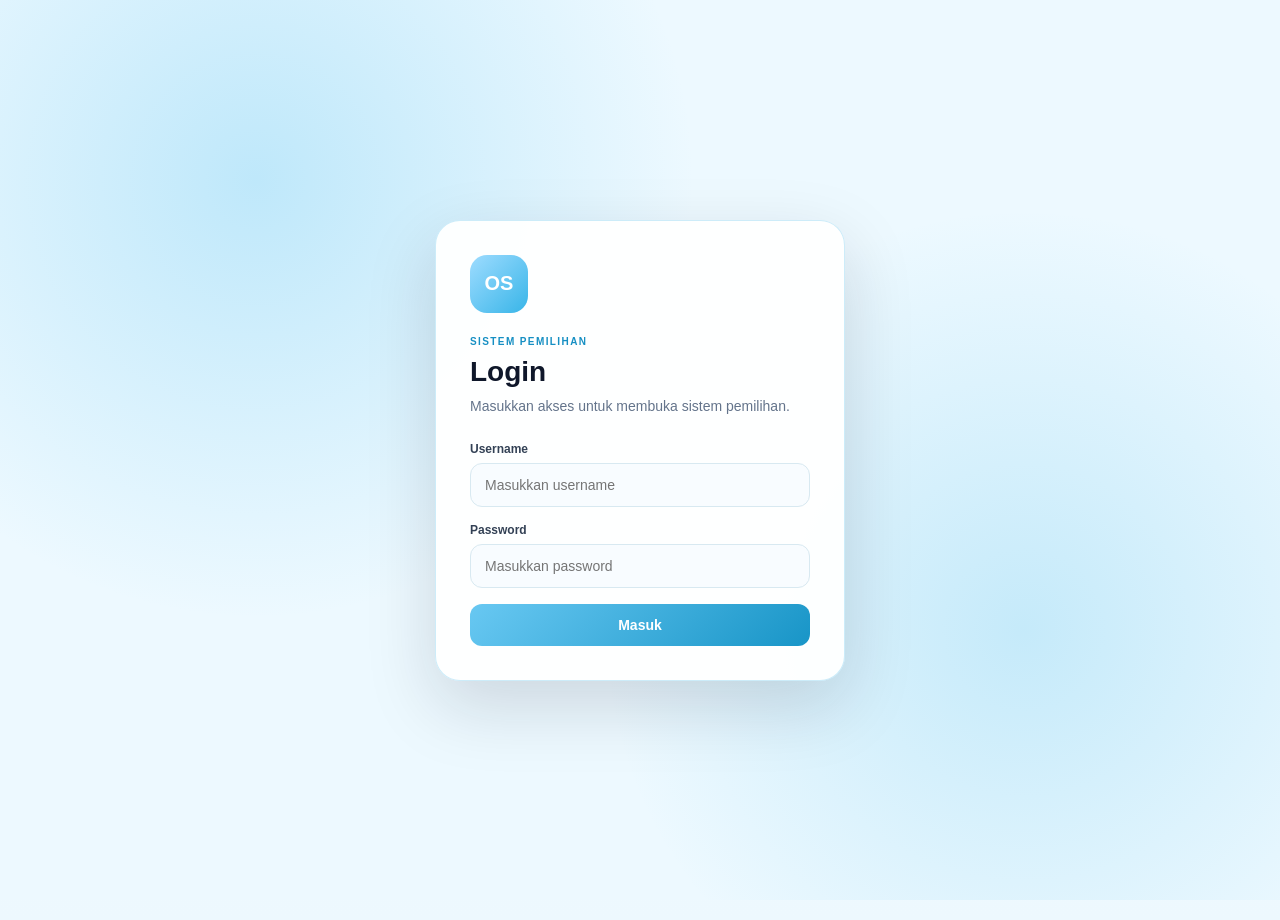
==== index.html @ d08bf7ae "Update index.html" ====
<!DOCTYPE html>
<html lang="id">
<head>
    <meta charset="UTF-8">
    <meta name="viewport" content="width=device-width, initial-scale=1.0">
    <title>Pemilihan Ketua dan Wakil Ketua OSIS</title>
    <link rel="stylesheet" href="style_animated.css">
</head>
<body>
    <div id="loginScreen" class="login-screen">

    <div class="login-card">

        <div class="login-logo">
            OS
        </div>

        <span class="login-label">
            SISTEM PEMILIHAN
        </span>

        <h2>
            Login
        </h2>

        <p>
            Masukkan akses untuk membuka sistem pemilihan.
        </p>


        <div class="login-input-group">

            <label>
                Username
            </label>

            <input
                type="text"
                id="loginUsername"
                placeholder="Masukkan username"
                autocomplete="off"
            >

        </div>


        <div class="login-input-group">

            <label>
                Password
            </label>

            <input
                type="password"
                id="loginPassword"
                placeholder="Masukkan password"
            >

        </div>


        <p
            id="loginError"
            class="login-error"
        ></p>


        <button
            id="loginButton"
            class="login-button"
            onclick="loginVoting()"
        >
            Masuk
        </button>

    </div>

</div>
    <header class="header page-enter page-enter-1">
        <div>
            <h1>Pemilihan Ketua dan Wakil Ketua OSIS</h1>
            <p>OSIS SMP Bodhi Dharma</p>
        </div>

        <a href="grafik.html" class="result-btn">Lihat Hasil</a>
    </header>

    <main class="container">
        <section class="hero page-enter page-enter-2">
            <span class="badge">PEMILIHAN OSIS 2026</span>
            <h2>Pilih Pasangan Calonmu</h2>
            <p>Klik seluruh bagian kartu untuk memilih pasangan calon.</p>
        </section>

        <section class="candidate-grid page-enter page-enter-3">

            <article
                class="candidate-card"
                onclick="vote(1)"
                onkeydown="if(event.key === 'Enter' || event.key === ' '){ event.preventDefault(); vote(1); }"
                role="button"
                tabindex="0"
                aria-label="Pilih Paslon 1"
            >
                <div class="candidate-number">01</div>

                <img
                    src="foto/paslon1.jpg"
                    alt="Paslon 1"
                    class="candidate-photo"
                >

                <div class="candidate-content">
                    <h3>Paslon 1</h3>
                    <p class="candidate-name">Nama Ketua &amp; Nama Wakil</p>
                    <p class="vision">"Visi dan misi pasangan calon 1"</p>
                    <div class="select-text">Klik untuk memilih</div>
                </div>
            </article>

            <article
                class="candidate-card"
                onclick="vote(2)"
                onkeydown="if(event.key === 'Enter' || event.key === ' '){ event.preventDefault(); vote(2); }"
                role="button"
                tabindex="0"
                aria-label="Pilih Paslon 2"
            >
                <div class="candidate-number">02</div>

                <img
                    src="foto/paslon2.jpg"
                    alt="Paslon 2"
                    class="candidate-photo"
                >

                <div class="candidate-content">
                    <h3>Paslon 2</h3>
                    <p class="candidate-name">Nama Ketua &amp; Nama Wakil</p>
                    <p class="vision">"Visi dan misi pasangan calon 2"</p>
                    <div class="select-text">Klik untuk memilih</div>
                </div>
            </article>

            <article
                class="candidate-card"
                onclick="vote(3)"
                onkeydown="if(event.key === 'Enter' || event.key === ' '){ event.preventDefault(); vote(3); }"
                role="button"
                tabindex="0"
                aria-label="Pilih Paslon 3"
            >
                <div class="candidate-number">03</div>

                <img
                    src="foto/paslon3.jpg"
                    alt="Paslon 3"
                    class="candidate-photo"
                >

                <div class="candidate-content">
                    <h3>Paslon 3</h3>
                    <p class="candidate-name">Nama Ketua &amp; Nama Wakil</p>
                    <p class="vision">"Visi dan misi pasangan calon 3"</p>
                    <div class="select-text">Klik untuk memilih</div>
                </div>
            </article>

            <article
                class="candidate-card"
                onclick="vote(4)"
                onkeydown="if(event.key === 'Enter' || event.key === ' '){ event.preventDefault(); vote(4); }"
                role="button"
                tabindex="0"
                aria-label="Pilih Paslon 4"
            >
                <div class="candidate-number">04</div>

                <img
                    src="foto/paslon4.jpg"
                    alt="Paslon 4"
                    class="candidate-photo"
                >

                <div class="candidate-content">
                    <h3>Paslon 4</h3>
                    <p class="candidate-name">Nama Ketua &amp; Nama Wakil</p>
                    <p class="vision">"Visi dan misi pasangan calon 4"</p>
                    <div class="select-text">Klik untuk memilih</div>
                </div>
            </article>

        </section>
    </main>

    <!-- KONFIRMASI PILIHAN -->
    <div id="confirmModal" class="modal">
        <div class="modal-box confirm-box">
            <div class="confirm-icon">?</div>
            <span class="modal-label">KONFIRMASI PILIHAN</span>
            <h2 id="confirmTitle">Pilih Paslon 1?</h2>
            <p>Pastikan pilihanmu sudah benar sebelum suara dikirim.</p>

            <div class="confirm-actions">
                <button type="button" class="cancel-btn" onclick="cancelCandidateVote()">Batal</button>
                <button type="button" class="confirm-btn" onclick="confirmCandidateVote()">Ya, Pilih</button>
            </div>
        </div>
    </div>

    <!-- COUNTDOWN -->
    <div id="countdownModal" class="modal countdown-modal">
        <div class="countdown-box">
            <span class="countdown-label">SUARA AKAN DIKIRIM</span>
            <div id="countdownNumber" class="countdown-number">3</div>
            <p id="countdownCandidate">Paslon 1</p>

            <div class="countdown-track">
                <div id="countdownProgress" class="countdown-progress"></div>
            </div>
        </div>
    </div>

    <!-- BERHASIL -->
    <div id="successModal" class="modal">
        <div class="modal-box success-box">
            <div class="success-icon">✓</div>
            <span class="modal-label">VOTING SELESAI</span>
            <h2>Suara Berhasil Dikirim</h2>
            <p>Terima kasih sudah menggunakan hak pilihmu.</p>
            <button type="button" class="done-btn" onclick="closeModal()">Selesai</button>
        </div>
    </div>

    <script src="app.js"></script>

    <script>
        let pendingPaslon = null;
        let countdownTimer = null;

        const originalVote = window.vote;

        window.vote = function (paslon) {
            if (document.body.classList.contains("vote-processing")) return;

            pendingPaslon = paslon;
            document.getElementById("confirmTitle").textContent = `Pilih Paslon ${paslon}?`;
            document.getElementById("confirmModal").classList.add("show");
            document.body.classList.add("modal-open");
        };

        function cancelCandidateVote() {
            pendingPaslon = null;
            document.getElementById("confirmModal").classList.remove("show");
            document.body.classList.remove("modal-open");
        }

        function confirmCandidateVote() {
            if (!pendingPaslon || typeof originalVote !== "function") return;

            const selectedPaslon = pendingPaslon;

            document.getElementById("confirmModal").classList.remove("show");
            document.getElementById("countdownCandidate").textContent = `Paslon ${selectedPaslon}`;

            document.body.classList.add("modal-open", "vote-processing");
            startVoteCountdown(selectedPaslon);
        }

        function startVoteCountdown(paslon) {
            const modal = document.getElementById("countdownModal");
            const number = document.getElementById("countdownNumber");
            const progress = document.getElementById("countdownProgress");

            let count = 3;

            modal.classList.add("show");
            number.textContent = count;
            restartCountdownAnimation(number);

            progress.classList.remove("run");
            requestAnimationFrame(() => {
                requestAnimationFrame(() => progress.classList.add("run"));
            });

            clearInterval(countdownTimer);

            countdownTimer = setInterval(() => {
                count--;

                if (count > 0) {
                    number.textContent = count;
                    restartCountdownAnimation(number);
                    return;
                }

                clearInterval(countdownTimer);

                number.textContent = "✓";
                number.classList.add("countdown-finish");

                setTimeout(() => {
                    modal.classList.remove("show");

                    const nativeConfirm = window.confirm;
                    window.confirm = () => true;

                    try {
                        originalVote(paslon);
                    } finally {
                        window.confirm = nativeConfirm;
                    }

                    pendingPaslon = null;

                    setTimeout(() => {
                        number.classList.remove("countdown-finish");
                        document.body.classList.remove("modal-open", "vote-processing");
                    }, 500);

                }, 450);

            }, 800);
        }

        function restartCountdownAnimation(element) {
            element.classList.remove("countdown-pop");
            void element.offsetWidth;
            element.classList.add("countdown-pop");
        }

        const originalCloseModal = window.closeModal;

        window.closeModal = function () {
            const modal = document.getElementById("successModal");
            modal.classList.add("closing");

            setTimeout(() => {
                if (typeof originalCloseModal === "function") {
                    originalCloseModal();
                } else {
                    modal.classList.remove("show");
                }

                modal.classList.remove("closing");
                document.body.classList.remove("modal-open", "vote-processing");
            }, 260);
        };
    </script>
</body>
</html>
---- style_animated.css ----
:root {
    --sky-50: #f6fcff;
    --sky-100: #eaf8ff;
    --sky-200: #d0efff;
    --sky-300: #9eddfb;
    --sky-400: #66c8f2;
    --sky-500: #38b5e8;
    --sky-600: #178fc2;
    --sky-700: #0b6d96;
    --ink: #0f172a;
    --ink-soft: #263244;
    --muted: #64748b;
    --white: #ffffff;
    --sky-border: rgba(56, 181, 232, 0.24);
    --shadow: 0 12px 34px rgba(15, 23, 42, 0.08);
    --shadow-hover: 0 22px 50px rgba(15, 23, 42, 0.15);
}

* {
    box-sizing: border-box;
    margin: 0;
    padding: 0;
}

html {
    scroll-behavior: smooth;
}

body {
    min-height: 100vh;
    font-family: Arial, Helvetica, sans-serif;
    color: var(--ink);
    background:
        radial-gradient(circle at 10% 8%, rgba(102, 200, 242, 0.20), transparent 30%),
        radial-gradient(circle at 90% 12%, rgba(15, 23, 42, 0.055), transparent 25%),
        linear-gradient(180deg, #fbfeff 0%, #edf8fe 100%);
}

.header {
    width: min(94%, 1240px);
    margin: 20px auto 0;
    padding: 18px 22px;
    display: flex;
    justify-content: space-between;
    align-items: center;
    gap: 18px;
    background: rgba(255, 255, 255, 0.95);
    border: 1px solid var(--sky-border);
    border-radius: 20px;
    box-shadow: var(--shadow);
}

.header h1 {
    font-size: 22px;
    line-height: 1.2;
    color: var(--ink);
}

.header p {
    margin-top: 5px;
    color: var(--muted);
    font-size: 13px;
}

.result-btn {
    text-decoration: none;
    color: #075985;
    background: linear-gradient(135deg, var(--sky-100), var(--sky-300));
    padding: 11px 18px;
    border: 1px solid rgba(56, 181, 232, 0.20);
    border-radius: 12px;
    font-size: 14px;
    font-weight: 700;
    transition: 0.2s ease;
    box-shadow: 0 8px 20px rgba(56, 181, 232, 0.16);
}

.result-btn:hover {
    color: white;
    background: linear-gradient(135deg, var(--sky-400), var(--sky-600));
    transform: translateY(-2px);
    box-shadow: 0 12px 24px rgba(56, 181, 232, 0.27);
}

.result-btn:active {
    transform: scale(0.97);
}

.container {
    width: min(92%, 1220px);
    margin: auto;
    padding: 52px 0 72px;
}

.hero {
    max-width: 760px;
    margin: 0 auto 42px;
    text-align: center;
}

.badge {
    display: inline-block;
    margin-bottom: 15px;
    padding: 8px 14px;
    border-radius: 999px;
    background: linear-gradient(135deg, var(--sky-100), var(--sky-200));
    border: 1px solid rgba(56, 181, 232, 0.15);
    color: var(--sky-700);
    font-size: 12px;
    font-weight: 800;
    letter-spacing: 0.55px;
}

.hero h2 {
    margin-bottom: 12px;
    color: #0c1728;
    font-size: clamp(30px, 4vw, 44px);
    line-height: 1.08;
    letter-spacing: -1px;
}

.hero p {
    max-width: 620px;
    margin: auto;
    color: var(--muted);
    font-size: 15px;
    line-height: 1.6;
}

.candidate-grid {
    display: grid;
    grid-template-columns: repeat(4, minmax(0, 1fr));
    gap: 22px;
}

.candidate-card {
    position: relative;
    overflow: hidden;
    padding: 16px;
    text-align: center;
    background: linear-gradient(180deg, #ffffff 0%, #f2fbff 100%);
    border: 1px solid var(--sky-border);
    border-radius: 24px;
    box-shadow: var(--shadow);
    cursor: pointer;
    user-select: none;
    outline: none;
    transition:
        transform 0.22s ease,
        box-shadow 0.22s ease,
        border-color 0.22s ease,
        background 0.22s ease;
}

.candidate-card::before {
    content: "";
    position: absolute;
    top: 0;
    left: 0;
    right: 0;
    height: 5px;
    background: linear-gradient(90deg, var(--sky-300), var(--sky-500), #111827);
}

.candidate-card:hover,
.candidate-card:focus-visible {
    transform: translateY(-8px);
    background: linear-gradient(180deg, #ffffff 0%, #eaf8ff 100%);
    border-color: rgba(56, 181, 232, 0.60);
    box-shadow: var(--shadow-hover);
}

.candidate-card:focus-visible {
    box-shadow:
        0 0 0 4px rgba(56, 181, 232, 0.18),
        var(--shadow-hover);
}

.candidate-card:active {
    transform: translateY(-2px) scale(0.975);
    box-shadow: 0 8px 20px rgba(15, 23, 42, 0.12);
}

.candidate-number {
    position: absolute;
    top: 28px;
    left: 28px;
    z-index: 2;
    min-width: 44px;
    height: 44px;
    padding: 0 10px;
    display: flex;
    align-items: center;
    justify-content: center;
    border-radius: 13px;
    background: rgba(15, 23, 42, 0.92);
    color: white;
    font-size: 13px;
    font-weight: 800;
    letter-spacing: 0.4px;
    box-shadow: 0 8px 20px rgba(15, 23, 42, 0.23);
}

.candidate-photo {
    width: 100%;
    aspect-ratio: 1 / 1;
    display: block;
    object-fit: cover;
    margin-bottom: 18px;
    border: 1px solid rgba(15, 23, 42, 0.07);
    border-radius: 18px;
    background: white;
    box-shadow: 0 10px 24px rgba(15, 23, 42, 0.08);
    transition: transform 0.28s ease, filter 0.28s ease;
}

.candidate-card:hover .candidate-photo,
.candidate-card:focus-visible .candidate-photo {
    transform: scale(1.018);
    filter: saturate(1.04) contrast(1.02);
}

.candidate-content {
    display: flex;
    flex-direction: column;
    height: calc(100% - 18px);
}

.candidate-card h3 {
    color: var(--ink);
    font-size: 22px;
    letter-spacing: -0.3px;
}

.candidate-name {
    margin-top: 6px;
    color: var(--sky-700);
    font-size: 14px;
    font-weight: 700;
}

.vision {
    min-height: 58px;
    margin: 14px 0 16px;
    padding: 12px;
    display: flex;
    align-items: center;
    justify-content: center;
    color: var(--ink-soft);
    background: rgba(208, 239, 255, 0.62);
    border: 1px solid rgba(56, 181, 232, 0.11);
    border-radius: 14px;
    font-size: 13px;
    line-height: 1.45;
    transition: 0.2s ease;
}

.select-text {
    width: 100%;
    margin-top: auto;
    padding: 13px 14px;
    border: 1px solid rgba(56, 181, 232, 0.25);
    border-radius: 14px;
    background: linear-gradient(135deg, var(--sky-100), var(--sky-200));
    color: #075985;
    font-size: 14px;
    font-weight: 800;
    transition:
        background 0.2s ease,
        color 0.2s ease,
        transform 0.2s ease,
        box-shadow 0.2s ease;
}

.candidate-card:hover .select-text,
.candidate-card:focus-visible .select-text {
    color: white;
    background: linear-gradient(135deg, var(--sky-400), var(--sky-600));
    transform: translateY(-2px);
    box-shadow: 0 10px 22px rgba(56, 181, 232, 0.28);
}

.candidate-card:hover .vision,
.candidate-card:focus-visible .vision {
    background: rgba(208, 239, 255, 0.86);
}

.modal {
    position: fixed;
    inset: 0;
    z-index: 999;
    display: none;
    align-items: center;
    justify-content: center;
    padding: 20px;
    background: rgba(3, 15, 29, 0.54);
    backdrop-filter: blur(7px);
}

.modal.show {
    display: flex;
}

.modal-box {
    width: 100%;
    max-width: 410px;
    padding: 32px;
    text-align: center;
    background: linear-gradient(180deg, #ffffff, #f2faff);
    border: 1px solid var(--sky-border);
    border-radius: 22px;
    box-shadow: 0 26px 70px rgba(15, 23, 42, 0.24);
}

.success-icon {
    width: 62px;
    height: 62px;
    margin: 0 auto 18px;
    display: flex;
    align-items: center;
    justify-content: center;
    border-radius: 18px;
    background: linear-gradient(135deg, var(--sky-200), var(--sky-400));
    color: #0c4a6e;
    font-size: 30px;
    font-weight: 900;
    box-shadow: 0 10px 24px rgba(56, 181, 232, 0.24);
}

.modal-box h2 {
    color: var(--ink);
}

.modal-box p {
    margin: 10px 0 24px;
    color: var(--muted);
    line-height: 1.55;
}

.modal-box button {
    width: 100%;
    padding: 13px 16px;
    border: none;
    border-radius: 12px;
    background: linear-gradient(135deg, var(--sky-400), var(--sky-600));
    color: white;
    font-size: 14px;
    font-weight: 800;
    cursor: pointer;
    transition: transform 0.2s ease, box-shadow 0.2s ease;
}

.modal-box button:hover {
    transform: translateY(-2px);
    box-shadow: 0 10px 22px rgba(56, 181, 232, 0.30);
}

.modal-box button:active {
    transform: scale(0.97);
}

/* HALAMAN GRAFIK */
.result-card {
    position: relative;
    overflow: hidden;
    padding: 28px;
    background: linear-gradient(180deg, #ffffff, #f3fbff);
    border: 1px solid var(--sky-border);
    border-radius: 22px;
    box-shadow: var(--shadow);
}

.result-card::before {
    content: "";
    position: absolute;
    inset: 0 0 auto 0;
    height: 5px;
    background: linear-gradient(90deg, var(--sky-300), var(--sky-500), #111827);
}

.vote-summary {
    display: grid;
    grid-template-columns: repeat(4, 1fr);
    gap: 18px;
    margin-top: 22px;
}

.summary-card {
    position: relative;
    overflow: hidden;
    padding: 21px;
    text-align: center;
    background: linear-gradient(180deg, #ffffff, #f1faff);
    border: 1px solid var(--sky-border);
    border-radius: 18px;
    box-shadow: 0 9px 25px rgba(15, 23, 42, 0.06);
    transition: transform 0.22s ease, box-shadow 0.22s ease;
}

.summary-card::after {
    content: "";
    position: absolute;
    left: 0;
    right: 0;
    bottom: 0;
    height: 4px;
    background: linear-gradient(90deg, var(--sky-300), var(--sky-500));
}

.summary-card:hover {
    transform: translateY(-4px);
    box-shadow: 0 14px 30px rgba(15, 23, 42, 0.10);
}

.summary-card span {
    display: block;
    color: var(--sky-700);
    font-size: 13px;
    font-weight: 700;
}

.summary-card strong {
    display: block;
    margin: 7px 0 4px;
    color: var(--ink);
    font-size: 38px;
    line-height: 1;
}

.summary-card small {
    color: var(--muted);
    font-size: 12px;
}

@media (max-width: 980px) {
    .candidate-grid {
        grid-template-columns: repeat(2, minmax(0, 1fr));
    }

    .vote-summary {
        grid-template-columns: repeat(2, 1fr);
    }
}

@media (max-width: 600px) {
    .header {
        width: 92%;
        margin-top: 14px;
        padding: 15px 16px;
        border-radius: 16px;
    }

    .header h1 {
        font-size: 16px;
    }

    .header p {
        font-size: 12px;
    }

    .result-btn {
        padding: 9px 12px;
        font-size: 12px;
    }

    .container {
        width: 92%;
        padding: 38px 0 55px;
    }

    .hero {
        margin-bottom: 30px;
    }

    .hero h2 {
        font-size: 30px;
    }

    .candidate-grid {
        grid-template-columns: 1fr;
        gap: 18px;
    }

    .candidate-card {
        padding: 14px;
        border-radius: 20px;
    }

    .candidate-number {
        top: 25px;
        left: 25px;
    }

    .candidate-photo {
        border-radius: 16px;
    }

    .vote-summary {
        grid-template-columns: repeat(2, 1fr);
        gap: 12px;
    }

    .result-card {
        padding: 18px 14px;
    }
}

/* =========================================================
   ANIMASI PEMBUKA
========================================================= */

.page-enter {
    opacity: 0;
    animation: pageReveal 0.7s cubic-bezier(.2,.8,.2,1) forwards;
}

.page-enter-1 { animation-delay: 0.05s; }
.page-enter-2 { animation-delay: 0.18s; }
.page-enter-3 { animation-delay: 0.32s; }

.candidate-card {
    animation: cardReveal 0.65s cubic-bezier(.2,.8,.2,1) both;
}

.candidate-card:nth-child(1) { animation-delay: 0.36s; }
.candidate-card:nth-child(2) { animation-delay: 0.44s; }
.candidate-card:nth-child(3) { animation-delay: 0.52s; }
.candidate-card:nth-child(4) { animation-delay: 0.60s; }

@keyframes pageReveal {
    from {
        opacity: 0;
        transform: translateY(18px);
    }
    to {
        opacity: 1;
        transform: translateY(0);
    }
}

@keyframes cardReveal {
    from {
        opacity: 0;
        transform: translateY(28px) scale(0.96);
        filter: blur(5px);
    }
    to {
        opacity: 1;
        transform: translateY(0) scale(1);
        filter: blur(0);
    }
}


/* =========================================================
   MODAL UI
========================================================= */

body.modal-open {
    overflow: hidden;
}

.modal {
    opacity: 0;
    visibility: hidden;
    pointer-events: none;
    transition: opacity 0.24s ease, visibility 0.24s ease;
}

.modal.show {
    display: flex;
    opacity: 1;
    visibility: visible;
    pointer-events: auto;
}

.modal.show .modal-box {
    animation: modalCardIn 0.38s cubic-bezier(.18,.89,.32,1.28) both;
}

.modal.closing {
    opacity: 0;
}

.modal.closing .modal-box {
    transform: translateY(12px) scale(0.95);
    opacity: 0;
}

.modal-box {
    position: relative;
    transition: transform 0.25s ease, opacity 0.25s ease;
}

.modal-label {
    display: inline-block;
    margin-bottom: 9px;
    color: var(--sky-700);
    font-size: 11px;
    font-weight: 900;
    letter-spacing: 1.15px;
}

@keyframes modalCardIn {
    from {
        opacity: 0;
        transform: translateY(24px) scale(0.90);
    }
    to {
        opacity: 1;
        transform: translateY(0) scale(1);
    }
}


/* =========================================================
   KONFIRMASI
========================================================= */

.confirm-box {
    max-width: 430px;
}

.confirm-icon {
    width: 64px;
    height: 64px;
    margin: 0 auto 17px;

    display: flex;
    align-items: center;
    justify-content: center;

    border-radius: 20px;

    background: linear-gradient(135deg, var(--sky-200), var(--sky-400));
    color: #075985;

    font-size: 30px;
    font-weight: 900;

    box-shadow: 0 10px 25px rgba(56, 181, 232, 0.23);
}

.confirm-actions {
    display: grid;
    grid-template-columns: 1fr 1fr;
    gap: 11px;
}

.confirm-actions button {
    width: 100%;
    padding: 13px 15px;

    border-radius: 13px;

    font-size: 14px;
    font-weight: 800;

    cursor: pointer;

    transition: transform 0.2s ease, box-shadow 0.2s ease, background 0.2s ease;
}

.cancel-btn {
    color: var(--ink-soft) !important;
    background: #f2f6f8 !important;
    border: 1px solid rgba(15, 23, 42, 0.09) !important;
}

.cancel-btn:hover {
    background: #e9eff3 !important;
    transform: translateY(-2px);
}

.confirm-btn {
    color: white !important;
    background: linear-gradient(135deg, var(--sky-400), var(--sky-600)) !important;
    border: 1px solid transparent !important;
    box-shadow: 0 8px 20px rgba(56, 181, 232, 0.24);
}

.confirm-btn:hover {
    transform: translateY(-2px);
    box-shadow: 0 11px 25px rgba(56, 181, 232, 0.32);
}


/* =========================================================
   COUNTDOWN
========================================================= */

.countdown-modal {
    background: rgba(3, 15, 29, 0.64);
}

.countdown-box {
    width: min(92vw, 390px);
    padding: 35px 30px 31px;
    text-align: center;

    background: linear-gradient(180deg, #ffffff, #eefaff);
    border: 1px solid rgba(102, 200, 242, 0.34);
    border-radius: 26px;

    box-shadow: 0 30px 85px rgba(15, 23, 42, 0.30);

    animation: countdownCardIn 0.38s cubic-bezier(.18,.89,.32,1.28) both;
}

.countdown-label {
    display: block;
    margin-bottom: 15px;

    color: var(--sky-700);

    font-size: 11px;
    font-weight: 900;
    letter-spacing: 1.25px;
}

.countdown-number {
    width: 112px;
    height: 112px;
    margin: 0 auto 14px;

    display: flex;
    align-items: center;
    justify-content: center;

    border-radius: 31px;

    color: white;
    background: linear-gradient(145deg, var(--sky-400), var(--sky-600), #182235);

    font-size: 54px;
    font-weight: 900;

    box-shadow: 0 16px 36px rgba(23, 143, 194, 0.31);
}

.countdown-number.countdown-pop {
    animation: countdownPop 0.52s cubic-bezier(.18,.89,.32,1.35);
}

.countdown-number.countdown-finish {
    background: linear-gradient(145deg, #8de0ff, var(--sky-500));
    animation: countdownFinish 0.48s cubic-bezier(.18,.89,.32,1.35);
}

.countdown-box p {
    margin-bottom: 21px;
    color: var(--ink);
    font-size: 17px;
    font-weight: 800;
}

.countdown-track {
    width: 100%;
    height: 7px;

    overflow: hidden;

    border-radius: 999px;

    background: rgba(56, 181, 232, 0.14);
}

.countdown-progress {
    width: 0;
    height: 100%;

    border-radius: inherit;

    background: linear-gradient(90deg, var(--sky-300), var(--sky-600), #172033);
}

.countdown-progress.run {
    animation: countdownProgress 2.85s linear forwards;
}

@keyframes countdownCardIn {
    from {
        opacity: 0;
        transform: translateY(22px) scale(0.88);
    }
    to {
        opacity: 1;
        transform: translateY(0) scale(1);
    }
}

@keyframes countdownPop {
    0% {
        transform: scale(0.72) rotate(-4deg);
        opacity: 0.35;
    }
    65% {
        transform: scale(1.10) rotate(1deg);
        opacity: 1;
    }
    100% {
        transform: scale(1) rotate(0);
    }
}

@keyframes countdownFinish {
    0% { transform: scale(0.7); }
    65% { transform: scale(1.12); }
    100% { transform: scale(1); }
}

@keyframes countdownProgress {
    from { width: 0; }
    to { width: 100%; }
}


/* =========================================================
   SUCCESS CARD
========================================================= */

.success-box {
    max-width: 420px;
}

.success-box .success-icon {
    animation: successIconIn 0.55s 0.12s cubic-bezier(.18,.89,.32,1.35) both;
}

@keyframes successIconIn {
    from {
        opacity: 0;
        transform: scale(0.45) rotate(-14deg);
    }
    to {
        opacity: 1;
        transform: scale(1) rotate(0);
    }
}


/* =========================================================
   MOBILE
========================================================= */

@media (max-width: 560px) {
    .confirm-actions {
        grid-template-columns: 1fr;
    }

    .countdown-number {
        width: 96px;
        height: 96px;
        border-radius: 27px;
        font-size: 46px;
    }
}


/* =========================================================
   REDUCED MOTION
========================================================= */

@media (prefers-reduced-motion: reduce) {
    .page-enter,
    .candidate-card,
    .modal.show .modal-box,
    .countdown-box,
    .countdown-number,
    .success-box .success-icon,
    .countdown-progress.run {
        animation: none !important;
    }

    .page-enter {
        opacity: 1;
    }
}

/* =========================
   LOGIN
========================= */

.login-screen {
    position: fixed;

    inset: 0;

    z-index: 99999;

    display: flex;
    align-items: center;
    justify-content: center;

    padding: 20px;

    background:
        radial-gradient(
            circle at 20% 20%,
            rgba(104, 200, 242, 0.35),
            transparent 35%
        ),
        radial-gradient(
            circle at 80% 70%,
            rgba(56, 181, 232, 0.22),
            transparent 35%
        ),
        #edf9ff;

    transition:
        opacity 0.5s ease,
        visibility 0.5s ease;
}


.login-screen.login-hide {

    opacity: 0;

    visibility: hidden;

    pointer-events: none;

}


.login-card {

    width: 100%;

    max-width: 410px;

    padding: 34px;

    background:
        rgba(255,255,255,0.95);

    border:
        1px solid
        rgba(56,181,232,0.25);

    border-radius: 25px;

    box-shadow:
        0 25px 70px
        rgba(15,23,42,0.15);

    animation:
        loginCardIn
        0.7s
        cubic-bezier(.16,1,.3,1);

}


@keyframes loginCardIn {

    from {

        opacity: 0;

        transform:
            translateY(30px)
            scale(0.93);

        filter: blur(8px);

    }

    to {

        opacity: 1;

        transform:
            translateY(0)
            scale(1);

        filter: blur(0);

    }

}


.login-logo {

    width: 58px;
    height: 58px;

    display: flex;
    align-items: center;
    justify-content: center;

    margin-bottom: 18px;

    border-radius: 17px;

    background:
        linear-gradient(
            135deg,
            #9edcff,
            #38b5e8
        );

    color: white;

    font-weight: 900;

    font-size: 20px;

}


.login-label {

    font-size: 10px;

    font-weight: 900;

    letter-spacing: 1.4px;

    color: #168fc3;

}


.login-card h2 {

    margin-top: 7px;

    font-size: 28px;

    color: #0f172a;

}


.login-card > p {

    margin-top: 8px;

    margin-bottom: 25px;

    color: #64748b;

    line-height: 1.5;

    font-size: 14px;

}


.login-input-group {

    margin-bottom: 16px;

}


.login-input-group label {

    display: block;

    margin-bottom: 7px;

    color: #334155;

    font-size: 12px;

    font-weight: 700;

}


.login-input-group input {

    width: 100%;

    padding: 13px 14px;

    outline: none;

    border:
        1px solid
        #d8e9f1;

    border-radius: 12px;

    background:
        #f8fcff;

    color: #0f172a;

    font-size: 14px;

    transition: 0.2s;

}


.login-input-group input:focus {

    border-color:
        #38b5e8;

    background:
        white;

    box-shadow:
        0 0 0 4px
        rgba(56,181,232,0.10);

}


.login-error {

    display: none;

    margin:
        -4px 0 14px !important;

    padding: 10px 12px;

    border-radius: 10px;

    background:
        #fff0f0;

    color:
        #c53939 !important;

    font-size:
        12px !important;

}


.login-error.show {

    display: block;

}


.login-button {

    width: 100%;

    padding: 13px;

    border: none;

    border-radius: 12px;

    background:
        linear-gradient(
            135deg,
            #68c8f2,
            #1895c7
        );

    color: white;

    font-size: 14px;

    font-weight: 800;

    cursor: pointer;

    transition: 0.2s;

}


.login-button:hover {

    transform:
        translateY(-2px);

    box-shadow:
        0 10px 25px
        rgba(56,181,232,0.28);

}


.login-button:disabled {

    opacity: 0.6;

    cursor: wait;

}
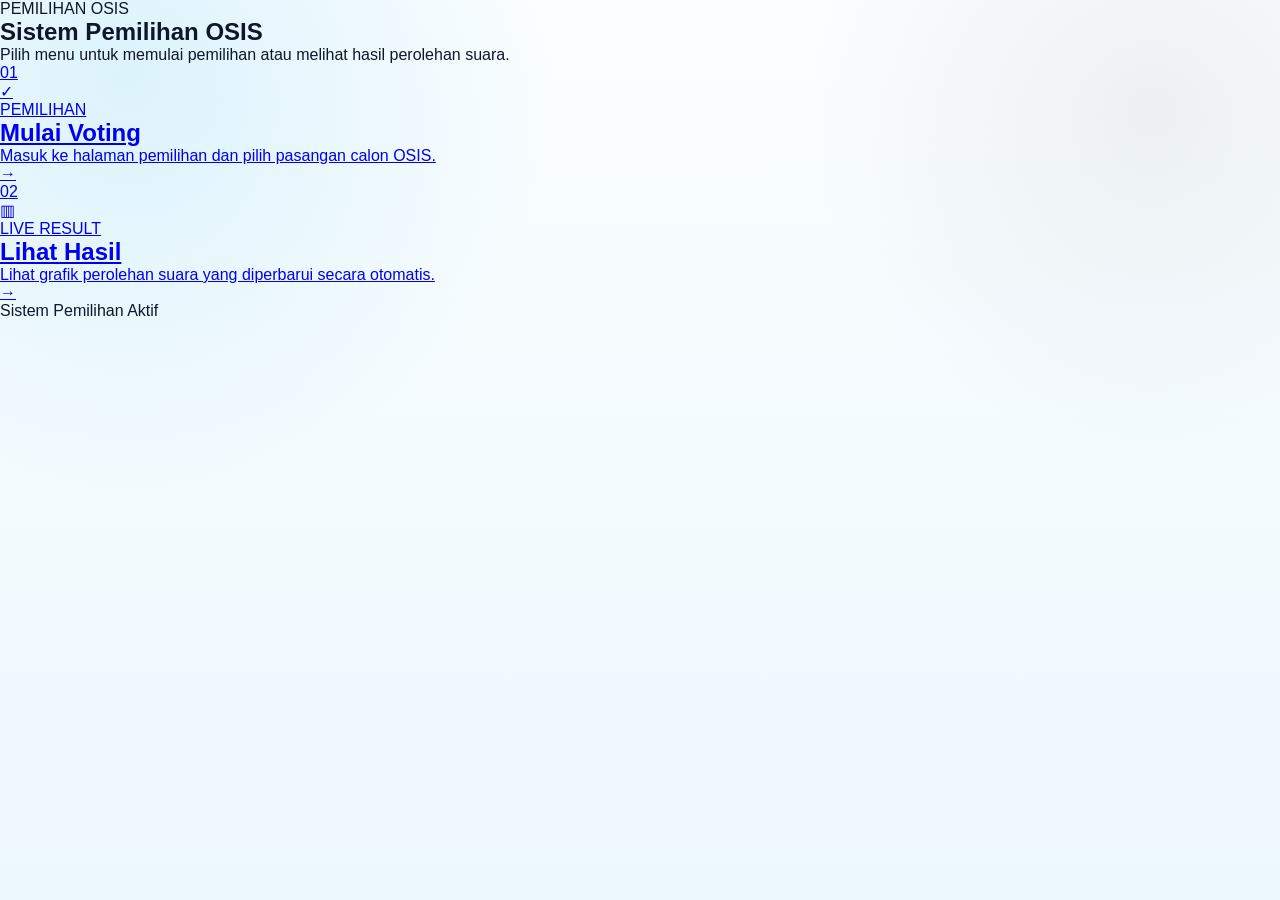
==== commit 3368024d: "Rename ii.html to index.html" ====
--- a/index.html
+++ b/index.html
@@ -1,351 +1,153 @@
 <!DOCTYPE html>
 <html lang="id">
+
 <head>
+
     <meta charset="UTF-8">
-    <meta name="viewport" content="width=device-width, initial-scale=1.0">
-    <title>Pemilihan Ketua dan Wakil Ketua OSIS</title>
-    <link rel="stylesheet" href="style_animated.css">
+
+    <meta
+        name="viewport"
+        content="width=device-width, initial-scale=1.0"
+    >
+
+    <title>Pemilihan OSIS</title>
+
+    <link
+        rel="stylesheet"
+        href="style.css"
+    >
+
 </head>
-<body>
-    <div id="loginScreen" class="login-screen">
-
-    <div class="login-card">
-
-        <div class="login-logo">
-            OS
-        </div>
-
-        <span class="login-label">
-            SISTEM PEMILIHAN
-        </span>
-
-        <h2>
-            Login
-        </h2>
-
-        <p>
-            Masukkan akses untuk membuka sistem pemilihan.
-        </p>
 
 
-        <div class="login-input-group">
+<body class="menu-page">
 
-            <label>
-                Username
-            </label>
+    <div class="menu-background">
 
-            <input
-                type="text"
-                id="loginUsername"
-                placeholder="Masukkan username"
-                autocomplete="off"
+        <div class="menu-orb menu-orb-1"></div>
+        <div class="menu-orb menu-orb-2"></div>
+
+    </div>
+
+
+    <main class="menu-container">
+
+        <section class="menu-hero">
+
+            <span class="menu-badge">
+                PEMILIHAN OSIS
+            </span>
+
+            <h1>
+                Sistem Pemilihan
+                <span>OSIS</span>
+            </h1>
+
+            <p>
+                Pilih menu untuk memulai pemilihan
+                atau melihat hasil perolehan suara.
+            </p>
+
+        </section>
+
+
+        <section class="menu-grid">
+
+
+            <!-- VOTING -->
+
+            <a
+                href="Card.html"
+                class="menu-card"
             >
+
+                <div class="menu-card-number">
+                    01
+                </div>
+
+                <div class="menu-icon">
+                    ✓
+                </div>
+
+                <div class="menu-card-content">
+
+                    <span>
+                        PEMILIHAN
+                    </span>
+
+                    <h2>
+                        Mulai Voting
+                    </h2>
+
+                    <p>
+                        Masuk ke halaman pemilihan
+                        dan pilih pasangan calon OSIS.
+                    </p>
+
+                </div>
+
+
+                <div class="menu-arrow">
+                    →
+                </div>
+
+            </a>
+
+
+
+            <!-- HASIL -->
+
+            <a
+                href="grafik.html"
+                class="menu-card"
+            >
+
+                <div class="menu-card-number">
+                    02
+                </div>
+
+                <div class="menu-icon">
+                    ▥
+                </div>
+
+                <div class="menu-card-content">
+
+                    <span>
+                        LIVE RESULT
+                    </span>
+
+                    <h2>
+                        Lihat Hasil
+                    </h2>
+
+                    <p>
+                        Lihat grafik perolehan suara
+                        yang diperbarui secara otomatis.
+                    </p>
+
+                </div>
+
+
+                <div class="menu-arrow">
+                    →
+                </div>
+
+            </a>
+
+
+        </section>
+
+
+        <div class="menu-status">
+
+            <span class="menu-status-dot"></span>
+
+            Sistem Pemilihan Aktif
 
         </div>
 
-
-        <div class="login-input-group">
-
-            <label>
-                Password
-            </label>
-
-            <input
-                type="password"
-                id="loginPassword"
-                placeholder="Masukkan password"
-            >
-
-        </div>
-
-
-        <p
-            id="loginError"
-            class="login-error"
-        ></p>
-
-
-        <button
-            id="loginButton"
-            class="login-button"
-            onclick="loginVoting()"
-        >
-            Masuk
-        </button>
-
-    </div>
-
-</div>
-    <header class="header page-enter page-enter-1">
-        <div>
-            <h1>Pemilihan Ketua dan Wakil Ketua OSIS</h1>
-            <p>OSIS SMP Bodhi Dharma</p>
-        </div>
-
-        <a href="grafik.html" class="result-btn">Lihat Hasil</a>
-    </header>
-
-    <main class="container">
-        <section class="hero page-enter page-enter-2">
-            <span class="badge">PEMILIHAN OSIS 2026</span>
-            <h2>Pilih Pasangan Calonmu</h2>
-            <p>Klik seluruh bagian kartu untuk memilih pasangan calon.</p>
-        </section>
-
-        <section class="candidate-grid page-enter page-enter-3">
-
-            <article
-                class="candidate-card"
-                onclick="vote(1)"
-                onkeydown="if(event.key === 'Enter' || event.key === ' '){ event.preventDefault(); vote(1); }"
-                role="button"
-                tabindex="0"
-                aria-label="Pilih Paslon 1"
-            >
-                <div class="candidate-number">01</div>
-
-                <img
-                    src="foto/paslon1.jpg"
-                    alt="Paslon 1"
-                    class="candidate-photo"
-                >
-
-                <div class="candidate-content">
-                    <h3>Paslon 1</h3>
-                    <p class="candidate-name">Nama Ketua &amp; Nama Wakil</p>
-                    <p class="vision">"Visi dan misi pasangan calon 1"</p>
-                    <div class="select-text">Klik untuk memilih</div>
-                </div>
-            </article>
-
-            <article
-                class="candidate-card"
-                onclick="vote(2)"
-                onkeydown="if(event.key === 'Enter' || event.key === ' '){ event.preventDefault(); vote(2); }"
-                role="button"
-                tabindex="0"
-                aria-label="Pilih Paslon 2"
-            >
-                <div class="candidate-number">02</div>
-
-                <img
-                    src="foto/paslon2.jpg"
-                    alt="Paslon 2"
-                    class="candidate-photo"
-                >
-
-                <div class="candidate-content">
-                    <h3>Paslon 2</h3>
-                    <p class="candidate-name">Nama Ketua &amp; Nama Wakil</p>
-                    <p class="vision">"Visi dan misi pasangan calon 2"</p>
-                    <div class="select-text">Klik untuk memilih</div>
-                </div>
-            </article>
-
-            <article
-                class="candidate-card"
-                onclick="vote(3)"
-                onkeydown="if(event.key === 'Enter' || event.key === ' '){ event.preventDefault(); vote(3); }"
-                role="button"
-                tabindex="0"
-                aria-label="Pilih Paslon 3"
-            >
-                <div class="candidate-number">03</div>
-
-                <img
-                    src="foto/paslon3.jpg"
-                    alt="Paslon 3"
-                    class="candidate-photo"
-                >
-
-                <div class="candidate-content">
-                    <h3>Paslon 3</h3>
-                    <p class="candidate-name">Nama Ketua &amp; Nama Wakil</p>
-                    <p class="vision">"Visi dan misi pasangan calon 3"</p>
-                    <div class="select-text">Klik untuk memilih</div>
-                </div>
-            </article>
-
-            <article
-                class="candidate-card"
-                onclick="vote(4)"
-                onkeydown="if(event.key === 'Enter' || event.key === ' '){ event.preventDefault(); vote(4); }"
-                role="button"
-                tabindex="0"
-                aria-label="Pilih Paslon 4"
-            >
-                <div class="candidate-number">04</div>
-
-                <img
-                    src="foto/paslon4.jpg"
-                    alt="Paslon 4"
-                    class="candidate-photo"
-                >
-
-                <div class="candidate-content">
-                    <h3>Paslon 4</h3>
-                    <p class="candidate-name">Nama Ketua &amp; Nama Wakil</p>
-                    <p class="vision">"Visi dan misi pasangan calon 4"</p>
-                    <div class="select-text">Klik untuk memilih</div>
-                </div>
-            </article>
-
-        </section>
     </main>
 
-    <!-- KONFIRMASI PILIHAN -->
-    <div id="confirmModal" class="modal">
-        <div class="modal-box confirm-box">
-            <div class="confirm-icon">?</div>
-            <span class="modal-label">KONFIRMASI PILIHAN</span>
-            <h2 id="confirmTitle">Pilih Paslon 1?</h2>
-            <p>Pastikan pilihanmu sudah benar sebelum suara dikirim.</p>
+</body>
 
-            <div class="confirm-actions">
-                <button type="button" class="cancel-btn" onclick="cancelCandidateVote()">Batal</button>
-                <button type="button" class="confirm-btn" onclick="confirmCandidateVote()">Ya, Pilih</button>
-            </div>
-        </div>
-    </div>
-
-    <!-- COUNTDOWN -->
-    <div id="countdownModal" class="modal countdown-modal">
-        <div class="countdown-box">
-            <span class="countdown-label">SUARA AKAN DIKIRIM</span>
-            <div id="countdownNumber" class="countdown-number">3</div>
-            <p id="countdownCandidate">Paslon 1</p>
-
-            <div class="countdown-track">
-                <div id="countdownProgress" class="countdown-progress"></div>
-            </div>
-        </div>
-    </div>
-
-    <!-- BERHASIL -->
-    <div id="successModal" class="modal">
-        <div class="modal-box success-box">
-            <div class="success-icon">✓</div>
-            <span class="modal-label">VOTING SELESAI</span>
-            <h2>Suara Berhasil Dikirim</h2>
-            <p>Terima kasih sudah menggunakan hak pilihmu.</p>
-            <button type="button" class="done-btn" onclick="closeModal()">Selesai</button>
-        </div>
-    </div>
-
-    <script src="app.js"></script>
-
-    <script>
-        let pendingPaslon = null;
-        let countdownTimer = null;
-
-        const originalVote = window.vote;
-
-        window.vote = function (paslon) {
-            if (document.body.classList.contains("vote-processing")) return;
-
-            pendingPaslon = paslon;
-            document.getElementById("confirmTitle").textContent = `Pilih Paslon ${paslon}?`;
-            document.getElementById("confirmModal").classList.add("show");
-            document.body.classList.add("modal-open");
-        };
-
-        function cancelCandidateVote() {
-            pendingPaslon = null;
-            document.getElementById("confirmModal").classList.remove("show");
-            document.body.classList.remove("modal-open");
-        }
-
-        function confirmCandidateVote() {
-            if (!pendingPaslon || typeof originalVote !== "function") return;
-
-            const selectedPaslon = pendingPaslon;
-
-            document.getElementById("confirmModal").classList.remove("show");
-            document.getElementById("countdownCandidate").textContent = `Paslon ${selectedPaslon}`;
-
-            document.body.classList.add("modal-open", "vote-processing");
-            startVoteCountdown(selectedPaslon);
-        }
-
-        function startVoteCountdown(paslon) {
-            const modal = document.getElementById("countdownModal");
-            const number = document.getElementById("countdownNumber");
-            const progress = document.getElementById("countdownProgress");
-
-            let count = 3;
-
-            modal.classList.add("show");
-            number.textContent = count;
-            restartCountdownAnimation(number);
-
-            progress.classList.remove("run");
-            requestAnimationFrame(() => {
-                requestAnimationFrame(() => progress.classList.add("run"));
-            });
-
-            clearInterval(countdownTimer);
-
-            countdownTimer = setInterval(() => {
-                count--;
-
-                if (count > 0) {
-                    number.textContent = count;
-                    restartCountdownAnimation(number);
-                    return;
-                }
-
-                clearInterval(countdownTimer);
-
-                number.textContent = "✓";
-                number.classList.add("countdown-finish");
-
-                setTimeout(() => {
-                    modal.classList.remove("show");
-
-                    const nativeConfirm = window.confirm;
-                    window.confirm = () => true;
-
-                    try {
-                        originalVote(paslon);
-                    } finally {
-                        window.confirm = nativeConfirm;
-                    }
-
-                    pendingPaslon = null;
-
-                    setTimeout(() => {
-                        number.classList.remove("countdown-finish");
-                        document.body.classList.remove("modal-open", "vote-processing");
-                    }, 500);
-
-                }, 450);
-
-            }, 800);
-        }
-
-        function restartCountdownAnimation(element) {
-            element.classList.remove("countdown-pop");
-            void element.offsetWidth;
-            element.classList.add("countdown-pop");
-        }
-
-        const originalCloseModal = window.closeModal;
-
-        window.closeModal = function () {
-            const modal = document.getElementById("successModal");
-            modal.classList.add("closing");
-
-            setTimeout(() => {
-                if (typeof originalCloseModal === "function") {
-                    originalCloseModal();
-                } else {
-                    modal.classList.remove("show");
-                }
-
-                modal.classList.remove("closing");
-                document.body.classList.remove("modal-open", "vote-processing");
-            }, 260);
-        };
-    </script>
-</body>
 </html>
--- a/style.css
+++ b/style.css
@@ -0,0 +1,1321 @@
+:root {
+    --sky-50: #f6fcff;
+    --sky-100: #eaf8ff;
+    --sky-200: #d0efff;
+    --sky-300: #9eddfb;
+    --sky-400: #66c8f2;
+    --sky-500: #38b5e8;
+    --sky-600: #178fc2;
+    --sky-700: #0b6d96;
+    --ink: #0f172a;
+    --ink-soft: #263244;
+    --muted: #64748b;
+    --white: #ffffff;
+    --sky-border: rgba(56, 181, 232, 0.24);
+    --shadow: 0 12px 34px rgba(15, 23, 42, 0.08);
+    --shadow-hover: 0 22px 50px rgba(15, 23, 42, 0.15);
+}
+
+* {
+    box-sizing: border-box;
+    margin: 0;
+    padding: 0;
+}
+
+html {
+    scroll-behavior: smooth;
+}
+
+body {
+    min-height: 100vh;
+    font-family: Arial, Helvetica, sans-serif;
+    color: var(--ink);
+    background:
+        radial-gradient(circle at 10% 8%, rgba(102, 200, 242, 0.20), transparent 30%),
+        radial-gradient(circle at 90% 12%, rgba(15, 23, 42, 0.055), transparent 25%),
+        linear-gradient(180deg, #fbfeff 0%, #edf8fe 100%);
+}
+
+.header {
+    width: min(94%, 1240px);
+    margin: 20px auto 0;
+    padding: 18px 22px;
+    display: flex;
+    justify-content: space-between;
+    align-items: center;
+    gap: 18px;
+    background: rgba(255, 255, 255, 0.95);
+    border: 1px solid var(--sky-border);
+    border-radius: 20px;
+    box-shadow: var(--shadow);
+}
+
+.header h1 {
+    font-size: 22px;
+    line-height: 1.2;
+    color: var(--ink);
+}
+
+.header p {
+    margin-top: 5px;
+    color: var(--muted);
+    font-size: 13px;
+}
+
+.result-btn {
+    text-decoration: none;
+    color: #075985;
+    background: linear-gradient(135deg, var(--sky-100), var(--sky-300));
+    padding: 11px 18px;
+    border: 1px solid rgba(56, 181, 232, 0.20);
+    border-radius: 12px;
+    font-size: 14px;
+    font-weight: 700;
+    transition: 0.2s ease;
+    box-shadow: 0 8px 20px rgba(56, 181, 232, 0.16);
+}
+
+.result-btn:hover {
+    color: white;
+    background: linear-gradient(135deg, var(--sky-400), var(--sky-600));
+    transform: translateY(-2px);
+    box-shadow: 0 12px 24px rgba(56, 181, 232, 0.27);
+}
+
+.result-btn:active {
+    transform: scale(0.97);
+}
+
+.container {
+    width: min(92%, 1220px);
+    margin: auto;
+    padding: 52px 0 72px;
+}
+
+.hero {
+    max-width: 760px;
+    margin: 0 auto 42px;
+    text-align: center;
+}
+
+.badge {
+    display: inline-block;
+    margin-bottom: 15px;
+    padding: 8px 14px;
+    border-radius: 999px;
+    background: linear-gradient(135deg, var(--sky-100), var(--sky-200));
+    border: 1px solid rgba(56, 181, 232, 0.15);
+    color: var(--sky-700);
+    font-size: 12px;
+    font-weight: 800;
+    letter-spacing: 0.55px;
+}
+
+.hero h2 {
+    margin-bottom: 12px;
+    color: #0c1728;
+    font-size: clamp(30px, 4vw, 44px);
+    line-height: 1.08;
+    letter-spacing: -1px;
+}
+
+.hero p {
+    max-width: 620px;
+    margin: auto;
+    color: var(--muted);
+    font-size: 15px;
+    line-height: 1.6;
+}
+
+.candidate-grid {
+    display: grid;
+    grid-template-columns: repeat(4, minmax(0, 1fr));
+    gap: 22px;
+}
+
+.candidate-card {
+    position: relative;
+    overflow: hidden;
+    padding: 16px;
+    text-align: center;
+    background: linear-gradient(180deg, #ffffff 0%, #f2fbff 100%);
+    border: 1px solid var(--sky-border);
+    border-radius: 24px;
+    box-shadow: var(--shadow);
+    cursor: pointer;
+    user-select: none;
+    outline: none;
+    transition:
+        transform 0.22s ease,
+        box-shadow 0.22s ease,
+        border-color 0.22s ease,
+        background 0.22s ease;
+}
+
+.candidate-card::before {
+    content: "";
+    position: absolute;
+    top: 0;
+    left: 0;
+    right: 0;
+    height: 5px;
+    background: linear-gradient(90deg, var(--sky-300), var(--sky-500), #111827);
+}
+
+.candidate-card:hover,
+.candidate-card:focus-visible {
+    transform: translateY(-8px);
+    background: linear-gradient(180deg, #ffffff 0%, #eaf8ff 100%);
+    border-color: rgba(56, 181, 232, 0.60);
+    box-shadow: var(--shadow-hover);
+}
+
+.candidate-card:focus-visible {
+    box-shadow:
+        0 0 0 4px rgba(56, 181, 232, 0.18),
+        var(--shadow-hover);
+}
+
+.candidate-card:active {
+    transform: translateY(-2px) scale(0.975);
+    box-shadow: 0 8px 20px rgba(15, 23, 42, 0.12);
+}
+
+.candidate-number {
+    position: absolute;
+    top: 28px;
+    left: 28px;
+    z-index: 2;
+    min-width: 44px;
+    height: 44px;
+    padding: 0 10px;
+    display: flex;
+    align-items: center;
+    justify-content: center;
+    border-radius: 13px;
+    background: rgba(15, 23, 42, 0.92);
+    color: white;
+    font-size: 13px;
+    font-weight: 800;
+    letter-spacing: 0.4px;
+    box-shadow: 0 8px 20px rgba(15, 23, 42, 0.23);
+}
+
+.candidate-photo {
+    width: 100%;
+    aspect-ratio: 1 / 1;
+    display: block;
+    object-fit: cover;
+    margin-bottom: 18px;
+    border: 1px solid rgba(15, 23, 42, 0.07);
+    border-radius: 18px;
+    background: white;
+    box-shadow: 0 10px 24px rgba(15, 23, 42, 0.08);
+    transition: transform 0.28s ease, filter 0.28s ease;
+}
+
+.candidate-card:hover .candidate-photo,
+.candidate-card:focus-visible .candidate-photo {
+    transform: scale(1.018);
+    filter: saturate(1.04) contrast(1.02);
+}
+
+.candidate-content {
+    display: flex;
+    flex-direction: column;
+    height: calc(100% - 18px);
+}
+
+.candidate-card h3 {
+    color: var(--ink);
+    font-size: 22px;
+    letter-spacing: -0.3px;
+}
+
+.candidate-name {
+    margin-top: 6px;
+    color: var(--sky-700);
+    font-size: 14px;
+    font-weight: 700;
+}
+
+.vision {
+    min-height: 58px;
+    margin: 14px 0 16px;
+    padding: 12px;
+    display: flex;
+    align-items: center;
+    justify-content: center;
+    color: var(--ink-soft);
+    background: rgba(208, 239, 255, 0.62);
+    border: 1px solid rgba(56, 181, 232, 0.11);
+    border-radius: 14px;
+    font-size: 13px;
+    line-height: 1.45;
+    transition: 0.2s ease;
+}
+
+.select-text {
+    width: 100%;
+    margin-top: auto;
+    padding: 13px 14px;
+    border: 1px solid rgba(56, 181, 232, 0.25);
+    border-radius: 14px;
+    background: linear-gradient(135deg, var(--sky-100), var(--sky-200));
+    color: #075985;
+    font-size: 14px;
+    font-weight: 800;
+    transition:
+        background 0.2s ease,
+        color 0.2s ease,
+        transform 0.2s ease,
+        box-shadow 0.2s ease;
+}
+
+.candidate-card:hover .select-text,
+.candidate-card:focus-visible .select-text {
+    color: white;
+    background: linear-gradient(135deg, var(--sky-400), var(--sky-600));
+    transform: translateY(-2px);
+    box-shadow: 0 10px 22px rgba(56, 181, 232, 0.28);
+}
+
+.candidate-card:hover .vision,
+.candidate-card:focus-visible .vision {
+    background: rgba(208, 239, 255, 0.86);
+}
+
+.modal {
+    position: fixed;
+    inset: 0;
+    z-index: 999;
+    display: none;
+    align-items: center;
+    justify-content: center;
+    padding: 20px;
+    background: rgba(3, 15, 29, 0.54);
+    backdrop-filter: blur(7px);
+}
+
+.modal.show {
+    display: flex;
+}
+
+.modal-box {
+    width: 100%;
+    max-width: 410px;
+    padding: 32px;
+    text-align: center;
+    background: linear-gradient(180deg, #ffffff, #f2faff);
+    border: 1px solid var(--sky-border);
+    border-radius: 22px;
+    box-shadow: 0 26px 70px rgba(15, 23, 42, 0.24);
+}
+
+.success-icon {
+    width: 62px;
+    height: 62px;
+    margin: 0 auto 18px;
+    display: flex;
+    align-items: center;
+    justify-content: center;
+    border-radius: 18px;
+    background: linear-gradient(135deg, var(--sky-200), var(--sky-400));
+    color: #0c4a6e;
+    font-size: 30px;
+    font-weight: 900;
+    box-shadow: 0 10px 24px rgba(56, 181, 232, 0.24);
+}
+
+.modal-box h2 {
+    color: var(--ink);
+}
+
+.modal-box p {
+    margin: 10px 0 24px;
+    color: var(--muted);
+    line-height: 1.55;
+}
+
+.modal-box button {
+    width: 100%;
+    padding: 13px 16px;
+    border: none;
+    border-radius: 12px;
+    background: linear-gradient(135deg, var(--sky-400), var(--sky-600));
+    color: white;
+    font-size: 14px;
+    font-weight: 800;
+    cursor: pointer;
+    transition: transform 0.2s ease, box-shadow 0.2s ease;
+}
+
+.modal-box button:hover {
+    transform: translateY(-2px);
+    box-shadow: 0 10px 22px rgba(56, 181, 232, 0.30);
+}
+
+.modal-box button:active {
+    transform: scale(0.97);
+}
+
+/* HALAMAN GRAFIK */
+.result-card {
+    position: relative;
+    overflow: hidden;
+    padding: 28px;
+    background: linear-gradient(180deg, #ffffff, #f3fbff);
+    border: 1px solid var(--sky-border);
+    border-radius: 22px;
+    box-shadow: var(--shadow);
+}
+
+.result-card::before {
+    content: "";
+    position: absolute;
+    inset: 0 0 auto 0;
+    height: 5px;
+    background: linear-gradient(90deg, var(--sky-300), var(--sky-500), #111827);
+}
+
+.vote-summary {
+    display: grid;
+    grid-template-columns: repeat(4, 1fr);
+    gap: 18px;
+    margin-top: 22px;
+}
+
+.summary-card {
+    position: relative;
+    overflow: hidden;
+    padding: 21px;
+    text-align: center;
+    background: linear-gradient(180deg, #ffffff, #f1faff);
+    border: 1px solid var(--sky-border);
+    border-radius: 18px;
+    box-shadow: 0 9px 25px rgba(15, 23, 42, 0.06);
+    transition: transform 0.22s ease, box-shadow 0.22s ease;
+}
+
+.summary-card::after {
+    content: "";
+    position: absolute;
+    left: 0;
+    right: 0;
+    bottom: 0;
+    height: 4px;
+    background: linear-gradient(90deg, var(--sky-300), var(--sky-500));
+}
+
+.summary-card:hover {
+    transform: translateY(-4px);
+    box-shadow: 0 14px 30px rgba(15, 23, 42, 0.10);
+}
+
+.summary-card span {
+    display: block;
+    color: var(--sky-700);
+    font-size: 13px;
+    font-weight: 700;
+}
+
+.summary-card strong {
+    display: block;
+    margin: 7px 0 4px;
+    color: var(--ink);
+    font-size: 38px;
+    line-height: 1;
+}
+
+.summary-card small {
+    color: var(--muted);
+    font-size: 12px;
+}
+
+@media (max-width: 980px) {
+    .candidate-grid {
+        grid-template-columns: repeat(2, minmax(0, 1fr));
+    }
+
+    .vote-summary {
+        grid-template-columns: repeat(2, 1fr);
+    }
+}
+
+@media (max-width: 600px) {
+    .header {
+        width: 92%;
+        margin-top: 14px;
+        padding: 15px 16px;
+        border-radius: 16px;
+    }
+
+    .header h1 {
+        font-size: 16px;
+    }
+
+    .header p {
+        font-size: 12px;
+    }
+
+    .result-btn {
+        padding: 9px 12px;
+        font-size: 12px;
+    }
+
+    .container {
+        width: 92%;
+        padding: 38px 0 55px;
+    }
+
+    .hero {
+        margin-bottom: 30px;
+    }
+
+    .hero h2 {
+        font-size: 30px;
+    }
+
+    .candidate-grid {
+        grid-template-columns: 1fr;
+        gap: 18px;
+    }
+
+    .candidate-card {
+        padding: 14px;
+        border-radius: 20px;
+    }
+
+    .candidate-number {
+        top: 25px;
+        left: 25px;
+    }
+
+    .candidate-photo {
+        border-radius: 16px;
+    }
+
+    .vote-summary {
+        grid-template-columns: repeat(2, 1fr);
+        gap: 12px;
+    }
+
+    .result-card {
+        padding: 18px 14px;
+    }
+}
+
+.result-page {
+    position: relative;
+
+    overflow-x: hidden;
+
+    min-height: 100vh;
+}
+
+.background-animation {
+    position: fixed;
+
+    inset: 0;
+
+    z-index: -10;
+
+    overflow: hidden;
+
+    pointer-events: none;
+}
+
+
+.bg-orb {
+    position: absolute;
+
+    border-radius: 50%;
+
+    filter: blur(10px);
+
+    opacity: 0.35;
+}
+
+
+.orb-1 {
+    width: 420px;
+    height: 420px;
+
+    top: -160px;
+    left: -120px;
+
+    background:
+        radial-gradient(
+            circle,
+            #77d5ff,
+            #c8efff 60%,
+            transparent 72%
+        );
+
+    animation:
+        floatOrb1
+        13s ease-in-out
+        infinite alternate;
+}
+
+
+.orb-2 {
+    width: 500px;
+    height: 500px;
+
+    right: -200px;
+    top: 20%;
+
+    background:
+        radial-gradient(
+            circle,
+            #9bdfff,
+            #e3f7ff 60%,
+            transparent 72%
+        );
+
+    animation:
+        floatOrb2
+        17s ease-in-out
+        infinite alternate;
+}
+
+
+.orb-3 {
+    width: 360px;
+    height: 360px;
+
+    left: 35%;
+    bottom: -180px;
+
+    background:
+        radial-gradient(
+            circle,
+            #5cc8f5,
+            #d9f4ff 60%,
+            transparent 72%
+        );
+
+    animation:
+        floatOrb3
+        15s ease-in-out
+        infinite alternate;
+}
+
+
+@keyframes floatOrb1 {
+
+    from {
+        transform:
+            translate(0, 0)
+            scale(1);
+    }
+
+    to {
+        transform:
+            translate(100px, 80px)
+            scale(1.15);
+    }
+
+}
+
+
+@keyframes floatOrb2 {
+
+    from {
+        transform:
+            translate(0, 0)
+            scale(1);
+    }
+
+    to {
+        transform:
+            translate(-120px, 100px)
+            scale(1.12);
+    }
+
+}
+
+
+@keyframes floatOrb3 {
+
+    from {
+        transform:
+            translate(0, 0);
+    }
+
+    to {
+        transform:
+            translate(100px, -100px);
+    }
+
+}
+
+.bg-grid {
+    position: absolute;
+
+    inset: 0;
+
+    opacity: 0.025;
+
+    background-image:
+
+        linear-gradient(
+            #0f172a 1px,
+            transparent 1px
+        ),
+
+        linear-gradient(
+            90deg,
+            #0f172a 1px,
+            transparent 1px
+        );
+
+    background-size:
+        45px 45px;
+
+    animation:
+        gridMove
+        20s linear
+        infinite;
+}
+
+
+@keyframes gridMove {
+
+    from {
+        background-position:
+            0 0;
+    }
+
+    to {
+        background-position:
+            45px 45px;
+    }
+
+}
+
+.result-enter {
+    opacity: 0;
+
+    animation:
+        resultEnter
+        0.8s
+        cubic-bezier(
+            0.16,
+            1,
+            0.3,
+            1
+        )
+        forwards;
+}
+
+
+.enter-1 {
+    animation-delay: 0.05s;
+}
+
+
+.enter-2 {
+    animation-delay: 0.18s;
+}
+
+
+.enter-3 {
+    animation-delay: 0.32s;
+}
+
+
+.enter-4 {
+    animation-delay: 0.48s;
+}
+
+
+@keyframes resultEnter {
+
+    from {
+
+        opacity: 0;
+
+        transform:
+            translateY(30px)
+            scale(0.97);
+
+        filter: blur(5px);
+
+    }
+
+    to {
+
+        opacity: 1;
+
+        transform:
+            translateY(0)
+            scale(1);
+
+        filter: blur(0);
+
+    }
+
+}
+
+.header-actions {
+
+    display: flex;
+
+    align-items: center;
+
+    gap: 12px;
+
+}
+
+
+.live-indicator {
+
+    display: flex;
+
+    align-items: center;
+
+    gap: 7px;
+
+    padding:
+        9px 13px;
+
+    border-radius: 999px;
+
+    background:
+        rgba(
+            229,
+            246,
+            255,
+            0.8
+        );
+
+    color: #0878a3;
+
+    font-size: 11px;
+
+    font-weight: 900;
+
+    letter-spacing: 0.8px;
+
+}
+
+
+.live-dot {
+
+    width: 8px;
+    height: 8px;
+
+    border-radius: 50%;
+
+    background:
+        #38b5e8;
+
+    box-shadow:
+        0 0 0
+        rgba(
+            56,
+            181,
+            232,
+            0.4
+        );
+
+    animation:
+        livePulse
+        1.7s
+        infinite;
+
+}
+
+
+@keyframes livePulse {
+
+    0% {
+
+        box-shadow:
+            0 0 0 0
+            rgba(
+                56,
+                181,
+                232,
+                0.5
+            );
+
+    }
+
+    70% {
+
+        box-shadow:
+            0 0 0 8px
+            rgba(
+                56,
+                181,
+                232,
+                0
+            );
+
+    }
+
+    100% {
+
+        box-shadow:
+            0 0 0 0
+            rgba(
+                56,
+                181,
+                232,
+                0
+            );
+
+    }
+
+}
+
+.badge-live-dot {
+
+    display:
+        inline-block;
+
+    width: 7px;
+    height: 7px;
+
+    margin-right: 6px;
+
+    border-radius: 50%;
+
+    background:
+        #159dd4;
+
+    animation:
+        badgeBlink
+        1.5s
+        infinite;
+
+}
+
+
+@keyframes badgeBlink {
+
+    0%,
+    100% {
+
+        opacity: 1;
+
+    }
+
+    50% {
+
+        opacity: 0.3;
+
+    }
+
+}
+
+.update-status {
+
+    display: inline-flex;
+
+    align-items: center;
+
+    gap: 7px;
+
+    margin-top: 16px;
+
+    padding:
+        7px 12px;
+
+    border-radius: 999px;
+
+    background:
+        rgba(
+            255,
+            255,
+            255,
+            0.7
+        );
+
+    border:
+        1px solid
+        rgba(
+            56,
+            181,
+            232,
+            0.15
+        );
+
+    color:
+        #64748b;
+
+    font-size:
+        12px;
+
+}
+
+
+.update-dot {
+
+    width: 7px;
+    height: 7px;
+
+    border-radius: 50%;
+
+    background:
+        #94a3b8;
+
+}
+
+
+.update-dot.connected {
+
+    background:
+        #38b5e8;
+
+    box-shadow:
+        0 0 8px
+        rgba(
+            56,
+            181,
+            232,
+            0.7
+        );
+
+}
+
+.chart-header {
+
+    display: flex;
+
+    justify-content:
+        space-between;
+
+    align-items:
+        center;
+
+    margin-bottom:
+        25px;
+
+}
+
+
+.chart-label {
+
+    display: block;
+
+    margin-bottom: 5px;
+
+    color:
+        #168fc3;
+
+    font-size:
+        10px;
+
+    font-weight:
+        900;
+
+    letter-spacing:
+        1.2px;
+
+}
+
+
+.chart-header h3 {
+
+    font-size:
+        21px;
+
+    color:
+        #111827;
+
+}
+
+
+.refresh-indicator {
+
+    display: flex;
+
+    align-items:
+        center;
+
+    gap: 7px;
+
+    color:
+        #64748b;
+
+    font-size:
+        12px;
+
+}
+
+
+.refresh-circle {
+
+    width: 13px;
+    height: 13px;
+
+    border-radius:
+        50%;
+
+    border:
+        2px solid
+        #ccefff;
+
+    border-top-color:
+        #168fc3;
+
+    animation:
+        refreshSpin
+        1.3s linear
+        infinite;
+
+}
+
+
+@keyframes refreshSpin {
+
+    to {
+        transform:
+            rotate(360deg);
+    }
+
+}
+
+.chart-wrapper {
+
+    position: relative;
+
+    min-height: 340px;
+
+}
+
+
+.chart-wrapper canvas {
+
+    width: 100% !important;
+
+    max-height:
+        380px;
+
+}
+
+.summary-card {
+
+    position: relative;
+
+}
+
+
+.summary-number {
+
+    position: absolute;
+
+    top: 13px;
+    right: 14px;
+
+    color:
+        rgba(
+            15,
+            23,
+            42,
+            0.10
+        ) !important;
+
+    font-size:
+        24px !important;
+
+    font-weight:
+        900 !important;
+
+}
+
+
+.summary-card:hover {
+
+    transform:
+        translateY(-6px);
+
+}
+
+.vote-change {
+
+    animation:
+        voteNumberChange
+        0.8s
+        cubic-bezier(
+            0.16,
+            1,
+            0.3,
+            1
+        );
+
+}
+
+
+.card-change {
+
+    animation:
+        cardVoteChange
+        0.9s ease;
+
+}
+
+
+@keyframes voteNumberChange {
+
+    0% {
+
+        transform:
+            scale(1);
+
+    }
+
+    35% {
+
+        transform:
+            scale(1.35);
+
+        color:
+            #168fc3;
+
+    }
+
+    100% {
+
+        transform:
+            scale(1);
+
+    }
+
+}
+
+
+@keyframes cardVoteChange {
+
+    0% {
+
+        box-shadow:
+            0 9px 25px
+            rgba(
+                15,
+                23,
+                42,
+                0.06
+            );
+
+    }
+
+    40% {
+
+        border-color:
+            #68c8f2;
+
+        box-shadow:
+            0 0 0 5px
+            rgba(
+                104,
+                200,
+                242,
+                0.15
+            ),
+            0 18px 35px
+            rgba(
+                15,
+                23,
+                42,
+                0.12
+            );
+
+    }
+
+    100% {
+
+        box-shadow:
+            0 9px 25px
+            rgba(
+                15,
+                23,
+                42,
+                0.06
+            );
+
+    }
+
+}
+
+
+
+/* ==========================================
+   LAST UPDATE
+========================================== */
+
+.last-update {
+
+    margin-top:
+        18px;
+
+    text-align:
+        center;
+
+    color:
+        #94a3b8;
+
+    font-size:
+        11px;
+
+}
+
+
+.last-update span {
+
+    margin-left:
+        4px;
+
+    color:
+        #64748b;
+
+    font-weight:
+        700;
+
+}
+
+
+
+/* ==========================================
+   MOBILE
+========================================== */
+
+@media (
+    max-width: 600px
+) {
+
+    .header-actions {
+
+        gap: 7px;
+
+    }
+
+
+    .live-indicator {
+
+        display: none;
+
+    }
+
+
+    .chart-header {
+
+        align-items:
+            flex-start;
+
+    }
+
+
+    .refresh-indicator {
+        font-size:10px;
+    }
+
+    .chart-wrapper {
+        min-height: 260px;
+    }
+
+}
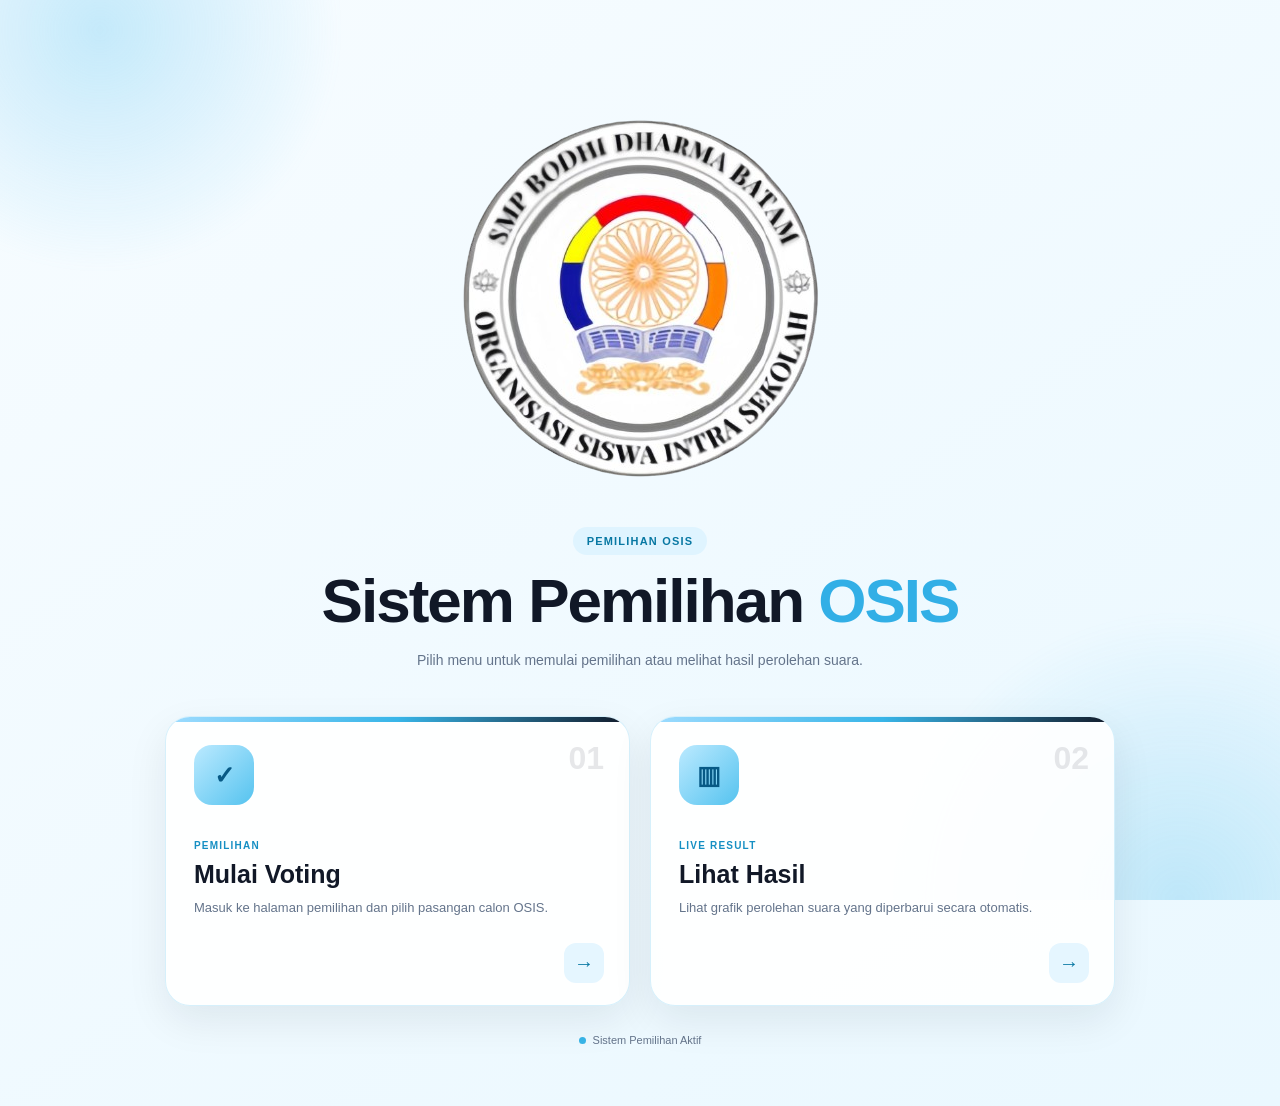
==== commit 145224a7: "Update index.html" ====
--- a/index.html
+++ b/index.html
@@ -34,9 +34,19 @@
 
         <section class="menu-hero">
 
-            <span class="menu-badge">
-                PEMILIHAN OSIS
-            </span>
+    <div class="menu-logo-wrapper">
+
+        <img
+            src="Logo OSIS SMPBD.png"
+            alt="Logo OSIS SMP"
+            class="menu-logo"
+        >
+
+    </div>
+
+    <span class="menu-badge">
+        PEMILIHAN OSIS
+    </span>
 
             <h1>
                 Sistem Pemilihan
--- a/style.css
+++ b/style.css
@@ -1318,4 +1318,730 @@
         min-height: 260px;
     }
 
-}+}
+
+/* ==========================================
+   MAIN MENU
+========================================== */
+
+.menu-page {
+
+    min-height: 100vh;
+
+    overflow: hidden;
+
+    position: relative;
+
+    display: flex;
+    align-items: center;
+    justify-content: center;
+
+    background:
+        linear-gradient(
+            145deg,
+            #f7fcff,
+            #eaf8ff
+        );
+
+}
+
+
+/* BACKGROUND */
+
+.menu-background {
+
+    position: fixed;
+
+    inset: 0;
+
+    overflow: hidden;
+
+    pointer-events: none;
+
+}
+
+
+.menu-orb {
+
+    position: absolute;
+
+    border-radius: 50%;
+
+    filter: blur(5px);
+
+}
+
+
+.menu-orb-1 {
+
+    width: 500px;
+    height: 500px;
+
+    top: -220px;
+    left: -150px;
+
+    background:
+        radial-gradient(
+            circle,
+            rgba(104, 200, 242, 0.35),
+            transparent 68%
+        );
+
+    animation:
+        menuFloat1
+        12s ease-in-out
+        infinite alternate;
+
+}
+
+
+.menu-orb-2 {
+
+    width: 600px;
+    height: 600px;
+
+    bottom: -300px;
+    right: -200px;
+
+    background:
+        radial-gradient(
+            circle,
+            rgba(56, 181, 232, 0.25),
+            transparent 68%
+        );
+
+    animation:
+        menuFloat2
+        15s ease-in-out
+        infinite alternate;
+
+}
+
+
+@keyframes menuFloat1 {
+
+    from {
+
+        transform:
+            translate(0, 0);
+
+    }
+
+    to {
+
+        transform:
+            translate(120px, 80px);
+
+    }
+
+}
+
+
+@keyframes menuFloat2 {
+
+    from {
+
+        transform:
+            translate(0, 0);
+
+    }
+
+    to {
+
+        transform:
+            translate(-100px, -80px);
+
+    }
+
+}
+
+
+/* CONTAINER */
+
+.menu-container {
+
+    width: min(
+        92%,
+        950px
+    );
+
+    position: relative;
+
+    z-index: 2;
+
+    padding:
+        60px 0;
+
+}
+
+
+/* HERO */
+
+.menu-hero {
+
+    text-align: center;
+
+    margin-bottom:
+        45px;
+
+    animation:
+        menuHeroEnter
+        0.8s
+        cubic-bezier(.16,1,.3,1)
+        both;
+
+}
+
+
+.menu-badge {
+
+    display: inline-block;
+
+    margin-bottom:
+        15px;
+
+    padding:
+        8px 14px;
+
+    border-radius:
+        999px;
+
+    background:
+        #dff4ff;
+
+    color:
+        #0878a3;
+
+    font-size:
+        11px;
+
+    font-weight:
+        900;
+
+    letter-spacing:
+        1.2px;
+
+}
+
+
+.menu-hero h1 {
+
+    color:
+        #111827;
+
+    font-size:
+        clamp(
+            38px,
+            6vw,
+            62px
+        );
+
+    line-height:
+        1;
+
+    letter-spacing:
+        -2px;
+
+}
+
+
+.menu-hero h1 span {
+
+    color:
+        #32afe6;
+
+}
+
+
+.menu-hero p {
+
+    max-width:
+        540px;
+
+    margin:
+        17px auto 0;
+
+    color:
+        #64748b;
+
+    font-size:
+        14px;
+
+    line-height:
+        1.6;
+
+}
+
+
+@keyframes menuHeroEnter {
+
+    from {
+
+        opacity: 0;
+
+        transform:
+            translateY(-20px);
+
+        filter:
+            blur(5px);
+
+    }
+
+    to {
+
+        opacity: 1;
+
+        transform:
+            translateY(0);
+
+        filter:
+            blur(0);
+
+    }
+
+}
+
+
+/* MENU GRID */
+
+.menu-grid {
+
+    display: grid;
+
+    grid-template-columns:
+        repeat(2, 1fr);
+
+    gap:
+        20px;
+
+}
+
+
+/* MENU CARD */
+
+.menu-card {
+
+    position: relative;
+
+    min-height:
+        290px;
+
+    padding:
+        28px;
+
+    overflow:
+        hidden;
+
+    display: flex;
+
+    flex-direction:
+        column;
+
+    text-decoration:
+        none;
+
+    color:
+        inherit;
+
+    background:
+        rgba(
+            255,
+            255,
+            255,
+            0.9
+        );
+
+    border:
+        1px solid
+        rgba(
+            56,
+            181,
+            232,
+            0.20
+        );
+
+    border-radius:
+        25px;
+
+    box-shadow:
+        0 15px 40px
+        rgba(
+            15,
+            23,
+            42,
+            0.08
+        );
+
+    transition:
+        transform 0.3s ease,
+        box-shadow 0.3s ease,
+        border-color 0.3s ease;
+
+    animation:
+        menuCardEnter
+        0.8s
+        cubic-bezier(.16,1,.3,1)
+        both;
+
+}
+
+
+.menu-card:nth-child(1) {
+
+    animation-delay:
+        0.15s;
+
+}
+
+
+.menu-card:nth-child(2) {
+
+    animation-delay:
+        0.25s;
+
+}
+
+
+.menu-card::before {
+
+    content: "";
+
+    position: absolute;
+
+    top: 0;
+    left: 0;
+    right: 0;
+
+    height: 5px;
+
+    background:
+        linear-gradient(
+            90deg,
+            #9edcff,
+            #38b5e8,
+            #111827
+        );
+
+}
+
+
+.menu-card:hover {
+
+    transform:
+        translateY(-9px)
+        scale(1.015);
+
+    border-color:
+        #68c8f2;
+
+    box-shadow:
+        0 25px 55px
+        rgba(
+            15,
+            23,
+            42,
+            0.14
+        );
+
+}
+
+
+.menu-card:active {
+
+    transform:
+        scale(0.97);
+
+}
+
+
+@keyframes menuCardEnter {
+
+    from {
+
+        opacity: 0;
+
+        transform:
+            translateY(35px)
+            scale(0.95);
+
+    }
+
+    to {
+
+        opacity: 1;
+
+        transform:
+            translateY(0)
+            scale(1);
+
+    }
+
+}
+
+
+/* NUMBER */
+
+.menu-card-number {
+
+    position: absolute;
+
+    top: 23px;
+    right: 25px;
+
+    color:
+        rgba(
+            15,
+            23,
+            42,
+            0.10
+        );
+
+    font-size:
+        32px;
+
+    font-weight:
+        900;
+
+}
+
+
+/* ICON */
+
+.menu-icon {
+
+    width: 60px;
+    height: 60px;
+
+    margin-bottom:
+        30px;
+
+    display: flex;
+    align-items: center;
+    justify-content: center;
+
+    border-radius:
+        18px;
+
+    background:
+        linear-gradient(
+            135deg,
+            #bceaff,
+            #55c3ef
+        );
+
+    color:
+        #075985;
+
+    font-size:
+        25px;
+
+    font-weight:
+        900;
+
+    transition:
+        transform 0.3s ease;
+
+}
+
+
+.menu-card:hover
+.menu-icon {
+
+    transform:
+        rotate(-5deg)
+        scale(1.08);
+
+}
+
+
+/* CONTENT */
+
+.menu-card-content span {
+
+    color:
+        #168fc3;
+
+    font-size:
+        10px;
+
+    font-weight:
+        900;
+
+    letter-spacing:
+        1.2px;
+
+}
+
+
+.menu-card-content h2 {
+
+    margin:
+        7px 0 9px;
+
+    color:
+        #111827;
+
+    font-size:
+        25px;
+
+}
+
+
+.menu-card-content p {
+
+    color:
+        #64748b;
+
+    font-size:
+        13px;
+
+    line-height:
+        1.55;
+
+}
+
+
+/* ARROW */
+
+.menu-arrow {
+
+    position: absolute;
+
+    right: 25px;
+    bottom: 22px;
+
+    width: 40px;
+    height: 40px;
+
+    display: flex;
+    align-items: center;
+    justify-content: center;
+
+    border-radius:
+        12px;
+
+    background:
+        #e5f6ff;
+
+    color:
+        #0878a3;
+
+    font-size:
+        20px;
+
+    transition:
+        0.25s ease;
+
+}
+
+
+.menu-card:hover
+.menu-arrow {
+
+    transform:
+        translateX(4px);
+
+    background:
+        #38b5e8;
+
+    color:
+        white;
+
+}
+
+
+/* STATUS */
+
+.menu-status {
+
+    width: max-content;
+
+    margin:
+        28px auto 0;
+
+    display: flex;
+    align-items: center;
+
+    gap: 7px;
+
+    color:
+        #64748b;
+
+    font-size:
+        11px;
+
+}
+
+
+.menu-status-dot {
+
+    width: 7px;
+    height: 7px;
+
+    border-radius:
+        50%;
+
+    background:
+        #38b5e8;
+
+    animation:
+        menuStatusPulse
+        1.6s
+        infinite;
+
+}
+
+
+@keyframes menuStatusPulse {
+
+    50% {
+
+        opacity:
+            0.3;
+
+        transform:
+            scale(0.75);
+
+    }
+
+}
+
+@media (max-width: 650px) {
+    .menu-page {
+        overflow-y:
+            auto;
+
+    }
+
+
+    .menu-container {
+        padding:
+            45px 0;
+
+    }
+
+
+    .menu-grid {
+
+        grid-template-columns:
+            1fr;
+
+    }
+
+
+    .menu-card {
+
+        min-height:
+            260px;
+
+    }
+
+
+    .menu-hero h1 {
+
+        font-size:
+            42px;
+
+    }
+
+}
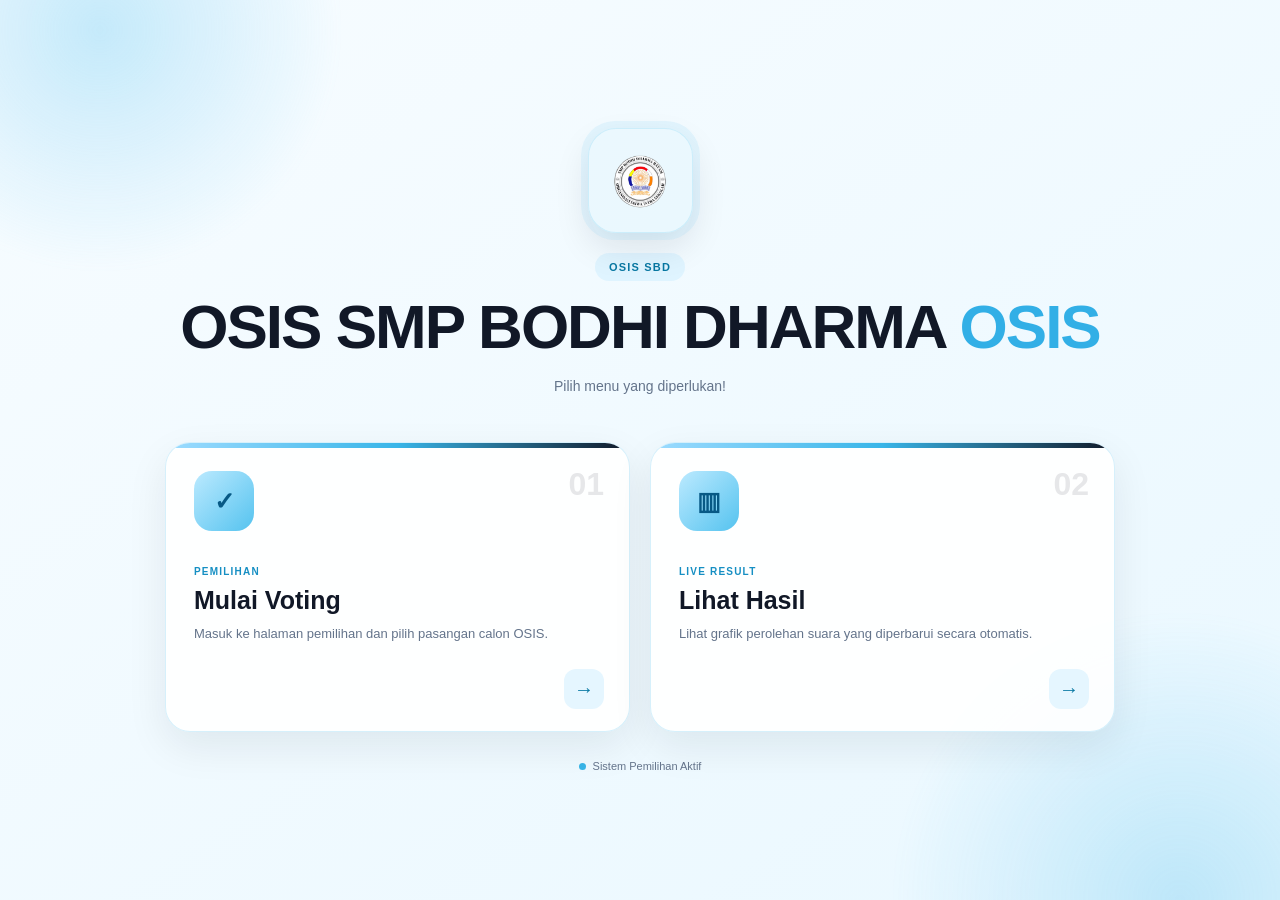
==== commit 5b9076c0: "Update index.html" ====
--- a/index.html
+++ b/index.html
@@ -45,17 +45,16 @@
     </div>
 
     <span class="menu-badge">
-        PEMILIHAN OSIS
+        OSIS SBD
     </span>
 
             <h1>
-                Sistem Pemilihan
+                OSIS SMP BODHI DHARMA
                 <span>OSIS</span>
             </h1>
 
             <p>
-                Pilih menu untuk memulai pemilihan
-                atau melihat hasil perolehan suara.
+                Pilih menu yang diperlukan!
             </p>
 
         </section>
--- a/style.css
+++ b/style.css
@@ -1325,16 +1325,16 @@
 ========================================== */
 
 .menu-page {
-
     min-height: 100vh;
-
-    overflow: hidden;
 
     position: relative;
 
     display: flex;
     align-items: center;
     justify-content: center;
+
+    overflow-x: hidden;
+    overflow-y: auto;
 
     background:
         linear-gradient(
@@ -1342,7 +1342,6 @@
             #f7fcff,
             #eaf8ff
         );
-
 }
 
 
@@ -2045,3 +2044,109 @@
     }
 
 }
+
+.menu-logo-wrapper {
+    width: 105px;
+    height: 105px;
+
+    margin: 0 auto 20px;
+
+    display: flex;
+    align-items: center;
+    justify-content: center;
+
+    position: relative;
+
+    border-radius: 28px;
+
+    background:
+        rgba(255, 255, 255, 0.75);
+
+    border:
+        1px solid
+        rgba(56, 181, 232, 0.18);
+
+    box-shadow:
+        0 15px 35px
+        rgba(15, 23, 42, 0.10);
+
+    animation:
+        logoEnter
+        0.8s
+        cubic-bezier(.16, 1, .3, 1)
+        both;
+}
+
+
+.menu-logo-wrapper::before {
+    content: "";
+
+    position: absolute;
+
+    inset: -8px;
+
+    z-index: -1;
+
+    border-radius: 34px;
+
+    background:
+        rgba(104, 200, 242, 0.12);
+
+    animation:
+        logoGlow
+        3s ease-in-out
+        infinite;
+}
+
+
+.menu-logo {
+    width: 78px;
+    height: 78px;
+
+    object-fit: contain;
+
+    transition:
+        transform 0.3s ease;
+}
+
+
+.menu-logo-wrapper:hover
+.menu-logo {
+    transform:
+        scale(1.08);
+}
+
+
+@keyframes logoEnter {
+
+    from {
+        opacity: 0;
+
+        transform:
+            translateY(-20px)
+            scale(0.8);
+    }
+
+    to {
+        opacity: 1;
+
+        transform:
+            translateY(0)
+            scale(1);
+    }
+}
+
+
+@keyframes logoGlow {
+
+    0%,
+    100% {
+        transform: scale(1);
+        opacity: 0.5;
+    }
+
+    50% {
+        transform: scale(1.08);
+        opacity: 1;
+    }
+}
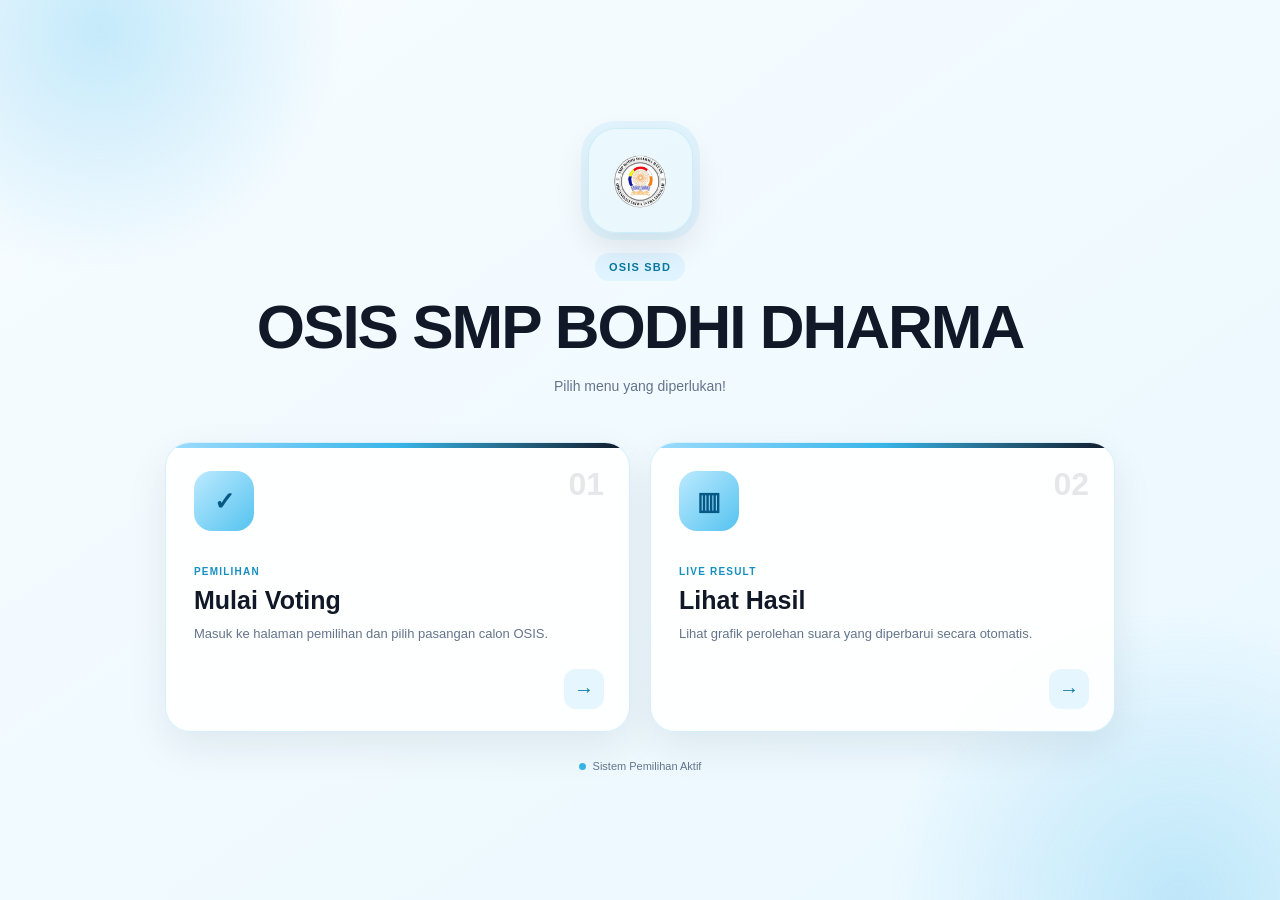
==== commit e84c70f4: "Update index.html" ====
--- a/index.html
+++ b/index.html
@@ -48,9 +48,9 @@
         OSIS SBD
     </span>
 
-            <h1>
-                OSIS SMP BODHI DHARMA
+            <h1
                 <span>OSIS</span>
+                SMP BODHI DHARMA
             </h1>
 
             <p>
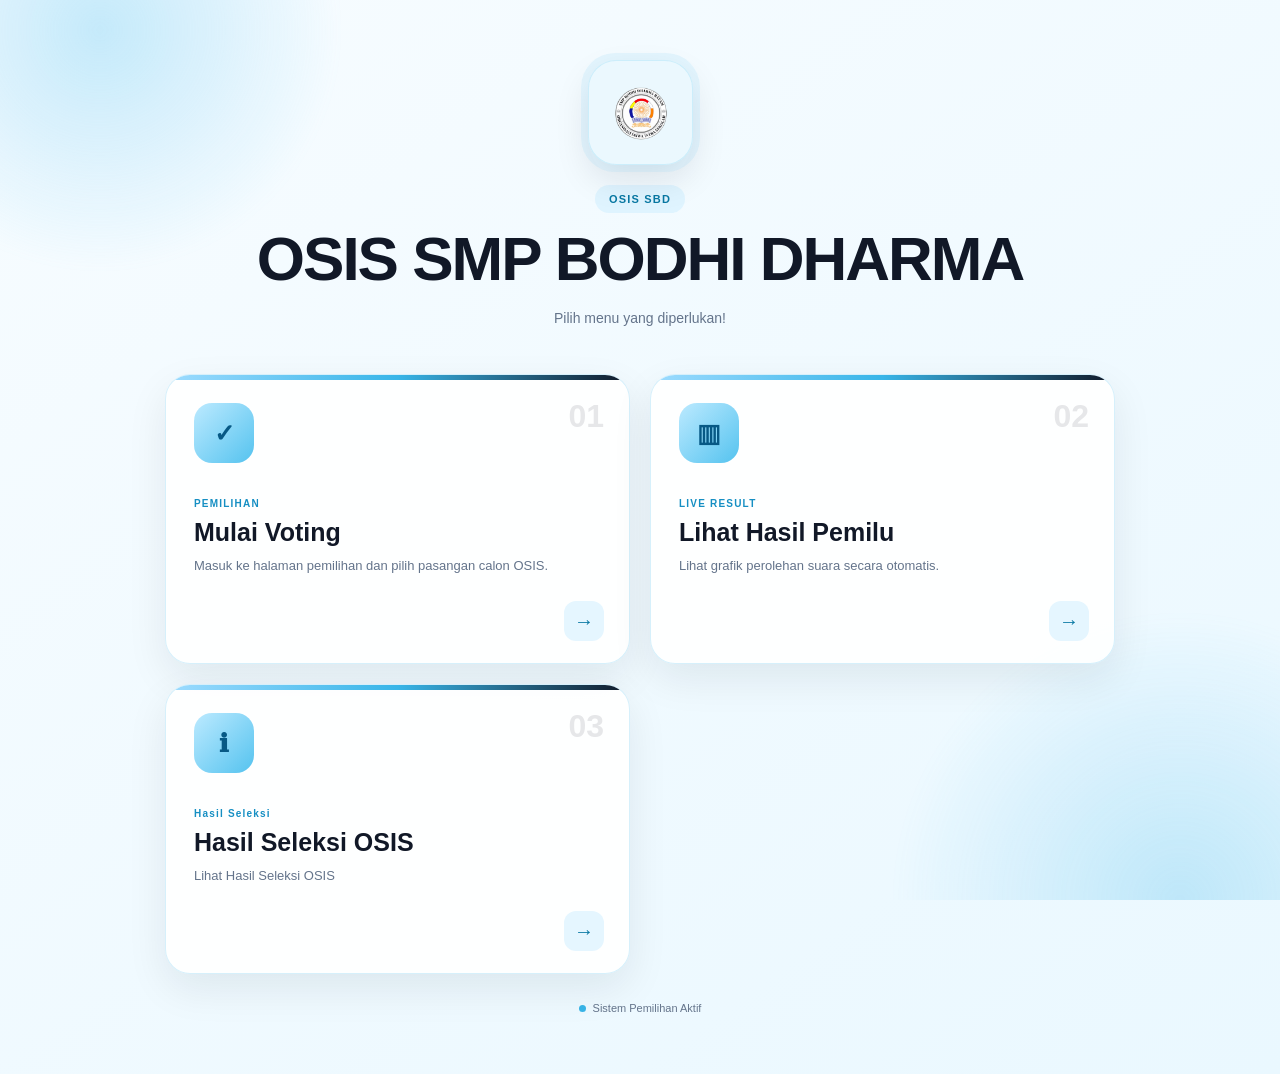
==== commit cf6ca04c: "Update index.html" ====
--- a/index.html
+++ b/index.html
@@ -126,12 +126,12 @@
                     </span>
 
                     <h2>
-                        Lihat Hasil
+                        Lihat Hasil Pemilu
                     </h2>
 
                     <p>
                         Lihat grafik perolehan suara
-                        yang diperbarui secara otomatis.
+                        secara otomatis.
                     </p>
 
                 </div>
@@ -142,6 +142,43 @@
                 </div>
 
             </a>
+
+            <!-- INFORMASI -->
+
+<a
+    href="pengumuman.html"
+    class="menu-card"
+>
+
+    <div class="menu-card-number">
+        03
+    </div>
+
+    <div class="menu-icon">
+        ℹ
+    </div>
+
+    <div class="menu-card-content">
+
+        <span>
+            Hasil Seleksi
+        </span>
+
+        <h2>
+            Hasil Seleksi OSIS
+        </h2>
+
+        <p>
+            Lihat Hasil Seleksi OSIS
+        </p>
+
+    </div>
+
+    <div class="menu-arrow">
+        →
+    </div>
+
+</a>
 
 
         </section>
